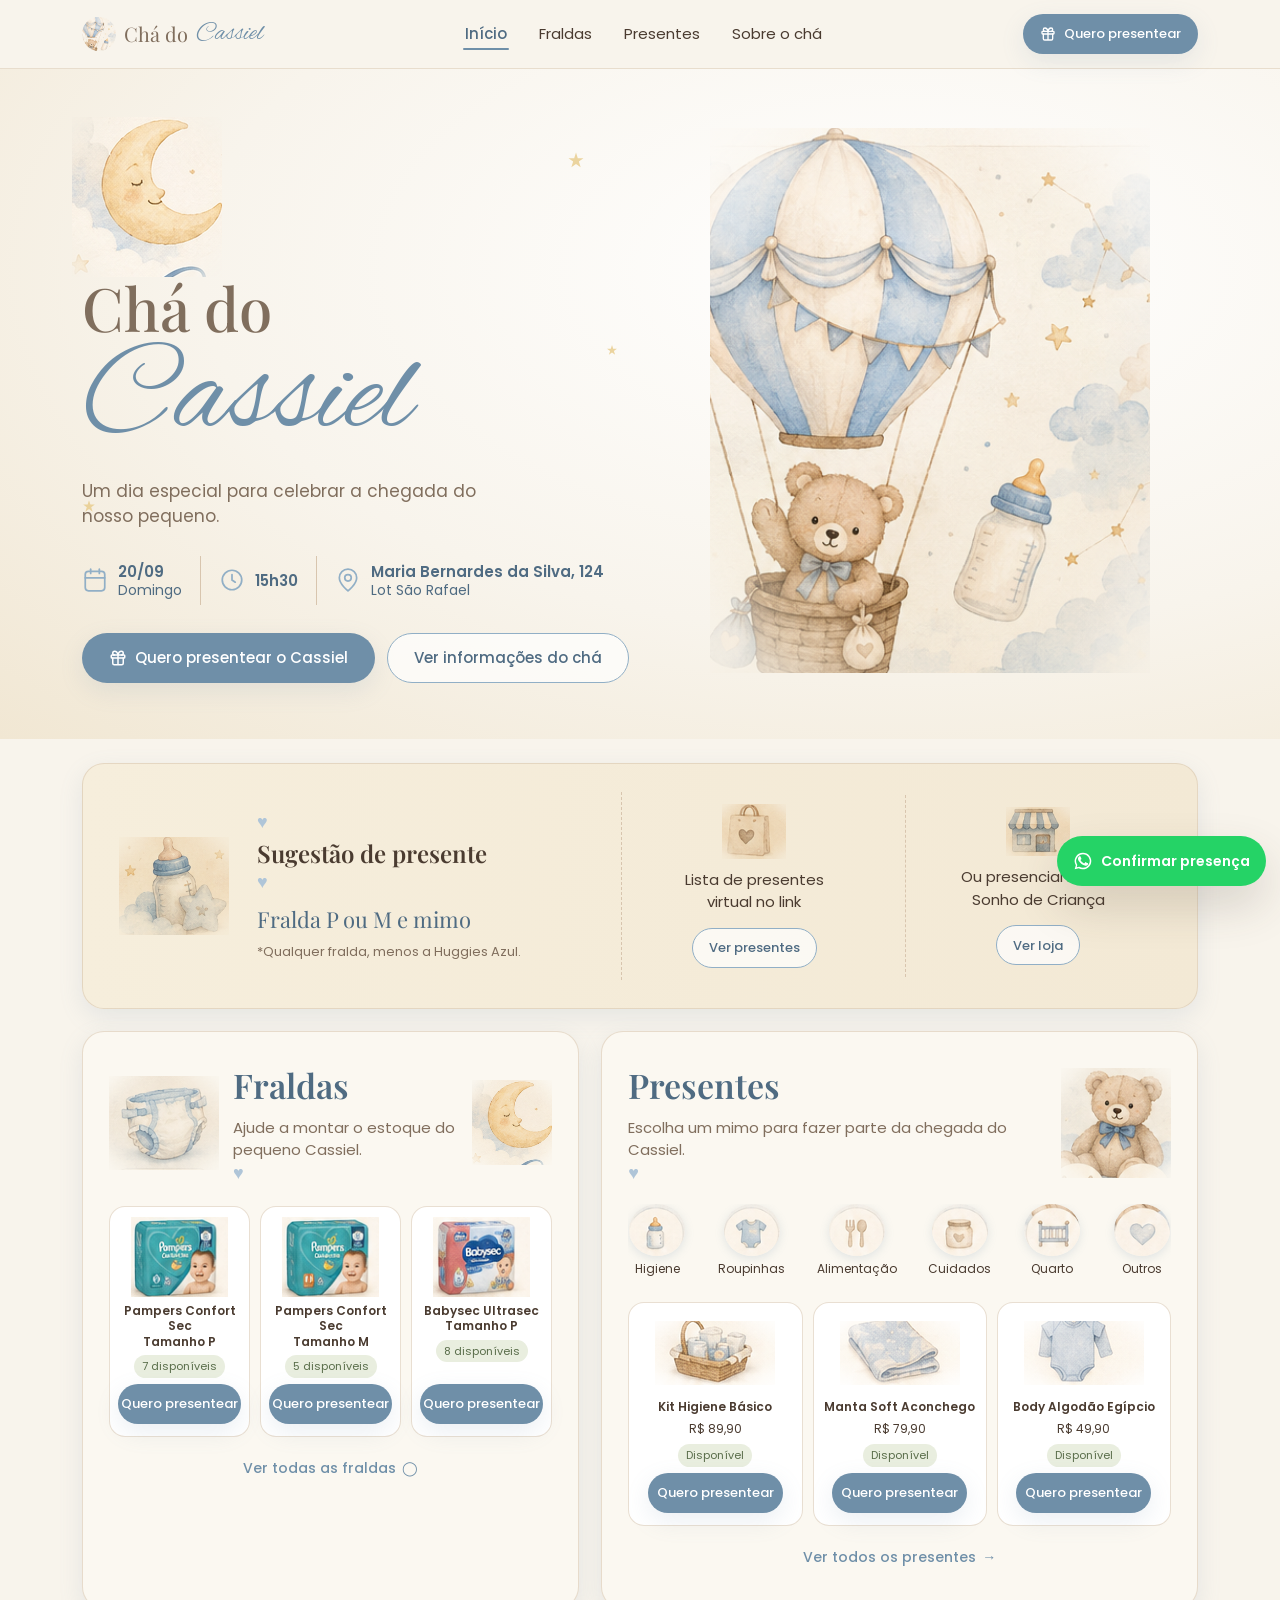
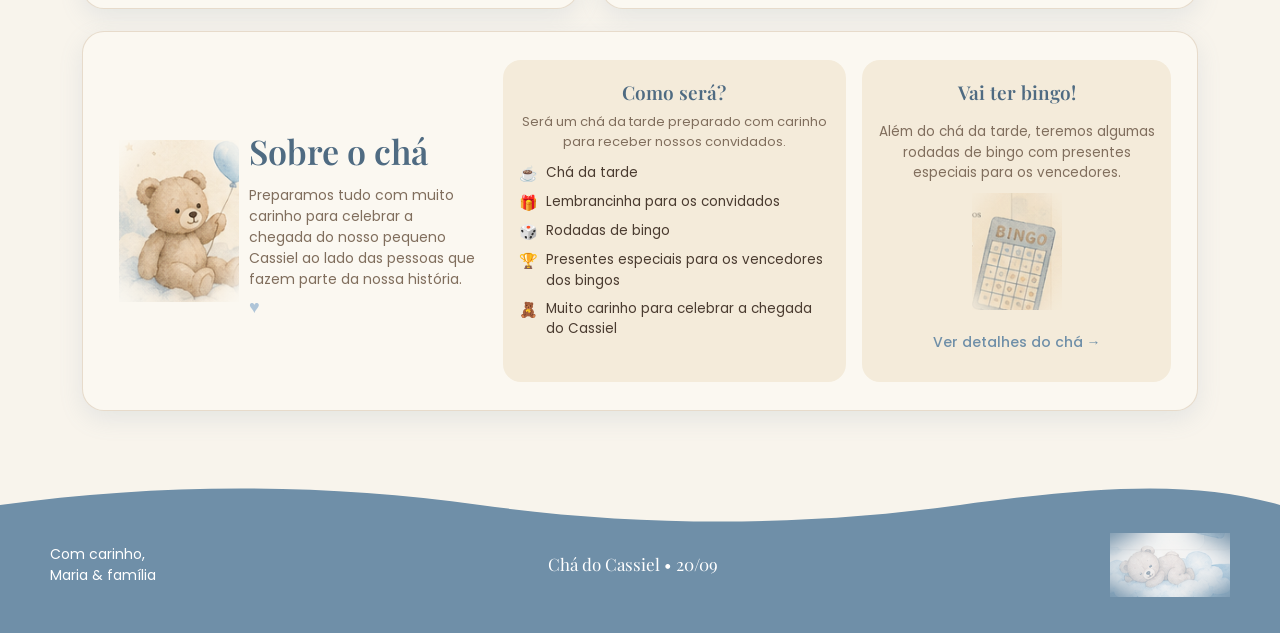
==== index.html @ fe83f9d7 "feat: site do chá do Cassiel (capa, fraldas, presentes, sobre)" ====
<!DOCTYPE html>
<html lang="pt-BR">
<head>
<meta charset="UTF-8">
<meta name="viewport" content="width=device-width, initial-scale=1">
<title>Chá do Cassiel</title>
<meta name="description" content="Você está convidado(a) para o chá de bebê do Cassiel. Veja a data, o local e escolha um presente.">
<link rel="preconnect" href="https://fonts.googleapis.com">
<link rel="preconnect" href="https://fonts.gstatic.com" crossorigin>
<link href="https://fonts.googleapis.com/css2?family=Playfair+Display:ital,wght@0,500;0,600;0,700;1,600&family=Alex+Brush&family=Poppins:wght@300;400;500;600;700&display=swap" rel="stylesheet">
<link rel="stylesheet" href="assets/style.css">
</head>
<body data-page="inicio">

<header class="site-header" id="site-header"></header>

<main>
<!-- HERO -->
<section class="hero">
  <div class="hero-inner">
    <div class="hero-text">
      <svg class="star" style="top:6%;right:8%" width="18" height="18" viewBox="0 0 24 24" fill="currentColor"><path d="M12 2l2.4 7.6H22l-6.2 4.5 2.4 7.6L12 17.2l-6.2 4.5 2.4-7.6L2 9.6h7.6z"/></svg>
      <svg class="star" style="top:40%;right:2%;animation-delay:.7s" width="12" height="12" viewBox="0 0 24 24" fill="currentColor"><path d="M12 2l2.4 7.6H22l-6.2 4.5 2.4 7.6L12 17.2l-6.2 4.5 2.4-7.6L2 9.6h7.6z"/></svg>
      <svg class="star" style="bottom:30%;left:0;animation-delay:1.3s" width="14" height="14" viewBox="0 0 24 24" fill="currentColor"><path d="M12 2l2.4 7.6H22l-6.2 4.5 2.4 7.6L12 17.2l-6.2 4.5 2.4-7.6L2 9.6h7.6z"/></svg>
      <img class="hero-moon" src="assets/img/moon.png" alt="">
      <h1 class="hero-title">Chá do <span class="script">Cassiel</span></h1>
      <p class="hero-subtitle">Um dia especial para celebrar a chegada do nosso pequeno.</p>
      <div class="hero-info-row">
        <span class="hero-info"><svg width="26" height="26" viewBox="0 0 24 24" fill="none" stroke="currentColor" stroke-width="1.6" stroke-linecap="round"><rect x="3" y="4" width="18" height="18" rx="3"/><line x1="16" y1="2" x2="16" y2="6"/><line x1="8" y1="2" x2="8" y2="6"/><line x1="3" y1="10" x2="21" y2="10"/></svg><span><strong>20/09</strong>Domingo</span></span>
        <span class="hero-info"><svg width="26" height="26" viewBox="0 0 24 24" fill="none" stroke="currentColor" stroke-width="1.6" stroke-linecap="round"><circle cx="12" cy="12" r="9"/><path d="M12 7v5l3 2"/></svg><span><strong>15h30</strong></span></span>
        <a class="hero-info" href="https://www.google.com/maps/search/?api=1&query=Maria+Bernardes+da+Silva%2C+124+-+Lot+S%C3%A3o+Rafael" target="_blank" rel="noopener noreferrer"><svg width="26" height="26" viewBox="0 0 24 24" fill="none" stroke="currentColor" stroke-width="1.6" stroke-linecap="round"><path d="M20 10c0 6-8 12-8 12s-8-6-8-12a8 8 0 0 1 16 0z"/><circle cx="12" cy="10" r="3"/></svg><span><strong>Maria Bernardes da Silva, 124</strong>Lot São Rafael</span></a>
      </div>
      <div class="hero-actions">
        <a class="btn btn-primary btn-lg" href="presentes.html"><svg width="18" height="18" viewBox="0 0 24 24" fill="none" stroke="currentColor" stroke-width="2" stroke-linecap="round" stroke-linejoin="round"><rect x="3" y="8" width="18" height="4" rx="1"/><path d="M12 8v13M19 12v7a2 2 0 0 1-2 2H7a2 2 0 0 1-2-2v-7M7.5 8a2.5 2.5 0 0 1 0-5C11 3 12 8 12 8s1-5 4.5-5a2.5 2.5 0 0 1 0 5"/></svg>Quero presentear o Cassiel</a>
        <a class="btn btn-secondary btn-lg" href="sobre.html">Ver informações do chá</a>
      </div>
    </div>
    <div class="hero-illustration">
      <img src="assets/img/hero-balloon.png" alt="Ursinho num balão de ar quente">
    </div>
  </div>
</section>

<div class="home">

  <!-- SUGESTÃO DE PRESENTE -->
  <section class="panel suggestion reveal" aria-label="Sugestão de presente">
    <img class="panel-art" src="assets/img/bottle-star.png" alt="" style="margin:0 auto">
    <div class="suggestion-main">
      <span class="heart">♥</span>
      <h2>Sugestão de presente</h2>
      <span class="heart">♥</span>
      <p class="highlight">Fralda P ou M e mimo</p>
      <p class="suggestion-note">*Qualquer fralda, menos a Huggies Azul.</p>
    </div>
    <div class="suggestion-opt">
      <img src="assets/img/bag.png" alt="">
      <p>Lista de presentes<br>virtual no link</p>
      <a class="btn btn-secondary btn-sm" href="presentes.html">Ver presentes</a>
    </div>
    <div class="suggestion-opt">
      <img src="assets/img/store.png" alt="">
      <p>Ou presencial na loja<br>Sonho de Criança</p>
      <a class="btn btn-secondary btn-sm" href="#" data-external="loja">Ver loja</a>
    </div>
  </section>

  <!-- FRALDAS + PRESENTES -->
  <div class="home-two">
    <section class="panel reveal" aria-labelledby="h-fraldas">
      <div class="panel-head">
        <img class="panel-art" src="assets/img/diaper.png" alt="">
        <div class="center">
          <h2 id="h-fraldas">Fraldas</h2>
          <p class="lead">Ajude a montar o estoque do pequeno Cassiel.</p>
          <span class="heart">♥</span>
        </div>
        <img class="panel-art" src="assets/img/moon.png" alt="" style="width:80px">
      </div>
      <div class="preview-grid" id="diaperPreview"></div>
      <div class="panel-foot"><a class="link-arrow" href="fraldas.html">Ver todas as fraldas <span aria-hidden="true">◯</span></a></div>
    </section>

    <section class="panel reveal" aria-labelledby="h-presentes">
      <div class="panel-head">
        <div class="center">
          <h2 id="h-presentes">Presentes</h2>
          <p class="lead">Escolha um mimo para fazer parte da chegada do Cassiel.</p>
          <span class="heart">♥</span>
        </div>
        <img class="panel-art" src="assets/img/teddy.png" alt="">
      </div>
      <nav class="cat-row" id="catRow" aria-label="Categorias"></nav>
      <div class="preview-grid" id="giftPreview"></div>
      <div class="panel-foot"><a class="link-arrow" href="presentes.html">Ver todos os presentes <span aria-hidden="true">→</span></a></div>
    </section>
  </div>

  <!-- SOBRE O CHÁ -->
  <section class="panel about-home reveal" aria-labelledby="h-sobre">
    <a class="about-intro" href="sobre.html" style="text-decoration:none">
      <img src="assets/img/bear-heart-balloon.png" alt="">
      <div>
        <h2 id="h-sobre">Sobre o chá</h2>
        <p style="margin-top:8px">Preparamos tudo com muito carinho para celebrar a chegada do nosso pequeno Cassiel ao lado das pessoas que fazem parte da nossa história.</p>
        <span class="heart" style="display:block;margin-top:8px">♥</span>
      </div>
    </a>
    <div class="sub-panel">
      <h3>Como será?</h3>
      <p class="lead">Será um chá da tarde preparado com carinho para receber nossos convidados.</p>
      <ul class="info-list">
        <li><span class="emoji">☕</span><span>Chá da tarde</span></li>
        <li><span class="emoji">🎁</span><span>Lembrancinha para os convidados</span></li>
        <li><span class="emoji">🎲</span><span>Rodadas de bingo</span></li>
        <li><span class="emoji">🏆</span><span>Presentes especiais para os vencedores dos bingos</span></li>
        <li><span class="emoji">🧸</span><span>Muito carinho para celebrar a chegada do Cassiel</span></li>
      </ul>
    </div>
    <div class="sub-panel bingo-panel">
      <h3>Vai ter bingo!</h3>
      <p>Além do chá da tarde, teremos algumas rodadas de bingo com presentes especiais para os vencedores.</p>
      <img src="assets/img/bingo.png" alt="Cartela de bingo">
      <a class="link-arrow" href="sobre.html">Ver detalhes do chá →</a>
    </div>
  </section>
</div>
</main>

<footer class="site-footer" id="site-footer"></footer>
<a class="fab" id="whatsappFab" href="#" target="_blank" rel="noopener noreferrer" aria-label="Confirmar presença pelo WhatsApp">
  <svg width="20" height="20" viewBox="0 0 24 24" fill="currentColor"><path d="M17.5 14.4c-.3-.1-1.8-.9-2-1-.3-.1-.5-.1-.7.1-.2.3-.8 1-1 1.2-.2.2-.3.2-.6.1-.3-.1-1.3-.5-2.4-1.5-.9-.8-1.5-1.8-1.7-2.1-.2-.3 0-.5.1-.6l.5-.5.3-.5c.1-.2 0-.4 0-.5l-.9-2.2c-.2-.6-.5-.5-.7-.5h-.6c-.2 0-.5.1-.8.4-.3.3-1 1-1 2.5s1.1 2.9 1.2 3.1c.1.2 2.1 3.2 5.1 4.5 2.5 1 3 .8 3.6.7.6-.1 1.8-.7 2-1.4.2-.7.2-1.3.2-1.4-.1-.1-.3-.2-.6-.3zM12 2a10 10 0 0 0-8.6 15.1L2 22l5-1.3A10 10 0 1 0 12 2zm0 18.2c-1.5 0-3-.4-4.3-1.2l-.3-.2-3 .8.8-2.9-.2-.3A8.2 8.2 0 1 1 12 20.2z"/></svg>
  Confirmar presença
</a>

<script src="assets/app.js"></script>
<script>
function initPage(){
  function draw(){
    document.getElementById('diaperPreview').innerHTML = DIAPERS.slice(0,3).map(miniDiaper).join('');
    document.getElementById('giftPreview').innerHTML = GIFTS.filter(g=>g.featured).slice(0,3).map(miniGift).join('');
  }
  document.getElementById('catRow').innerHTML = GIFT_CATEGORIES.map(c =>
    `<a class="cat" href="presentes.html?cat=${encodeURIComponent(c.key)}"><img src="${c.img}" alt=""><span>${esc(c.key)}</span></a>`).join('');
  draw(); onRerender(draw);
}
</script>
</body>
</html>
---- assets/style.css ----
:root{
  --cream:#F8F4EC;--cream-deep:#F1E7D3;--paper:#FBF8F1;--blue-baby:#AFC5D8;--blue-gray:#91AFC6;
  --blue-deep:#6F8FA8;--blue-ink:#4F6B82;--beige:#D8C5AE;--brown-soft:#806E5D;
  --brown-ink:#4A3B30;--bear-fur:#C7AD8F;--bear-snout:#F4EADB;--gold:#E8CB8A;
  --shadow-soft:0 8px 24px rgba(111,143,168,.14);--shadow-strong:0 20px 45px rgba(74,59,48,.18);
  --radius:22px;
}
*{box-sizing:border-box}
html{scroll-behavior:smooth}
body{margin:0;font-family:'Poppins',-apple-system,BlinkMacSystemFont,'Segoe UI',sans-serif;background:var(--cream);color:var(--brown-ink);line-height:1.5;overflow-x:hidden;-webkit-font-smoothing:antialiased}
h1,h2,h3{font-family:'Playfair Display',Georgia,serif;color:var(--blue-ink);margin:0;font-weight:600}
p{margin:0}
a{color:inherit}
button{font-family:inherit;cursor:pointer}
img{max-width:100%;display:block}
svg{display:block}
.script{font-family:'Alex Brush',cursive;color:var(--blue-deep);font-weight:400}
.container{max-width:1180px;margin:0 auto;padding:0 16px}
@media(min-width:768px){.container{padding:0 32px}}

/* ---------- header ---------- */
.site-header{position:sticky;top:0;z-index:60;background:rgba(248,244,236,.94);backdrop-filter:blur(10px);border-bottom:1px solid rgba(216,197,174,.5)}
.header-inner{max-width:1180px;margin:0 auto;display:flex;align-items:center;justify-content:space-between;gap:12px;padding:10px 16px}
@media(min-width:768px){.header-inner{padding:12px 32px}}
.brand{white-space:nowrap;display:flex;align-items:center;gap:8px;text-decoration:none;color:var(--brown-soft);min-height:44px;font-family:'Playfair Display',serif;font-size:20px}
.brand img{width:34px;height:34px;object-fit:cover;border-radius:50%}
.brand .script{font-size:26px;line-height:1}
.desktop-nav{display:none;gap:28px;align-items:center}
.nav-link{text-decoration:none;font-size:15px;color:var(--brown-ink);padding:10px 2px;position:relative;min-height:44px;display:inline-flex;align-items:center}
.nav-link.active{color:var(--blue-ink);font-weight:500}
.nav-link.active::after{content:'';position:absolute;left:0;right:0;bottom:6px;height:2px;background:var(--blue-deep);border-radius:2px}
.header-cta{display:none!important}
.hamburger{display:flex;background:none;border:none;color:var(--blue-ink);padding:10px;min-width:44px;min-height:44px;align-items:center;justify-content:center}
@media(min-width:900px){.desktop-nav{display:flex}.header-cta{display:inline-flex!important}.hamburger{display:none}}
.mobile-nav{display:none;flex-direction:column;background:var(--cream);border-top:1px solid rgba(216,197,174,.5);padding:6px 16px 18px}
.mobile-nav.open{display:flex}
.mobile-nav-link{text-decoration:none;padding:15px 4px;font-size:17px;color:var(--brown-ink);border-bottom:1px solid rgba(216,197,174,.45)}
.mobile-nav-link.active{color:var(--blue-ink);font-weight:600}
.mobile-nav .btn{margin-top:14px}

/* ---------- botões ---------- */
.btn{display:inline-flex;align-items:center;justify-content:center;gap:8px;min-height:44px;padding:10px 20px;border-radius:999px;font-size:14px;font-weight:500;border:1.5px solid transparent;text-decoration:none;transition:transform .15s,box-shadow .2s,background .2s;white-space:nowrap}
.btn:active{transform:scale(.97)}
.btn-primary{background:var(--blue-deep);color:#fff;box-shadow:var(--shadow-soft)}
.btn-primary:hover{background:var(--blue-ink)}
.btn-secondary{background:rgba(255,255,255,.7);color:var(--blue-ink);border-color:var(--blue-gray)}
.btn-secondary:hover{background:#fff}
.btn-sm{min-height:40px;padding:8px 16px;font-size:13px}
.btn-lg{min-height:50px;padding:12px 26px;font-size:15px}
.btn:disabled{opacity:.55;cursor:not-allowed;transform:none}
.w-full{width:100%}
.link-arrow{display:inline-flex;align-items:center;gap:6px;color:var(--blue-deep);text-decoration:none;font-size:14px;font-weight:500;min-height:44px;padding:8px 4px}
.link-arrow:hover{text-decoration:underline}

/* ---------- hero ---------- */
.hero{position:relative;overflow:hidden;background:radial-gradient(ellipse at 70% 30%,#fff 0%,var(--cream) 55%,var(--cream-deep) 100%)}
.hero-inner{position:relative;max-width:1180px;margin:0 auto;padding:36px 16px 40px;display:grid;gap:24px;align-items:center}
@media(min-width:900px){.hero-inner{grid-template-columns:1fr 1fr;padding:48px 32px 56px;gap:32px}}
.hero-text{position:relative;text-align:center}
@media(min-width:900px){.hero-text{text-align:left}}
.hero-moon{width:110px;margin:0 auto 4px}
@media(min-width:900px){.hero-moon{width:150px;margin:0 0 0 -10px}}
.hero-title{font-size:clamp(40px,6vw,60px);line-height:1;color:var(--brown-soft);font-weight:500}
.hero-title .script{display:block;font-size:clamp(78px,12vw,128px);line-height:.95;margin-top:2px}
.hero-subtitle{font-size:17px;color:var(--brown-soft);max-width:420px;margin:18px auto 0}
@media(min-width:900px){.hero-subtitle{margin-left:0}}
.hero-info-row{display:flex;flex-wrap:wrap;justify-content:center;gap:0;margin-top:26px}
@media(min-width:900px){.hero-info-row{justify-content:flex-start}}
.hero-info{display:flex;align-items:center;gap:10px;padding:6px 18px 6px 0;margin-right:18px;border-right:1px solid var(--beige);color:var(--blue-ink);font-size:14px;line-height:1.3;text-decoration:none}
.hero-info:last-child{border-right:none;margin-right:0}
.hero-info strong{display:block;font-weight:600;font-size:15px}
.hero-info svg{color:var(--blue-gray);flex:none}
.hero-actions{display:flex;flex-direction:column;gap:12px;margin-top:28px}
@media(min-width:520px){.hero-actions{flex-direction:row;justify-content:center}}
@media(min-width:900px){.hero-actions{justify-content:flex-start}}
.hero-illustration{display:flex;justify-content:center}
.hero-illustration img{width:min(440px,86vw);height:auto;mix-blend-mode:multiply;animation:float 6s ease-in-out infinite}
@keyframes float{0%,100%{transform:translateY(0)}50%{transform:translateY(-10px)}}
.star{position:absolute;color:var(--gold);opacity:.8;animation:twinkle 2.6s ease-in-out infinite;pointer-events:none}
@keyframes twinkle{0%,100%{opacity:.35;transform:scale(1)}50%{opacity:.9;transform:scale(1.2)}}
@media(prefers-reduced-motion:reduce){.hero-illustration img,.star{animation:none}}

/* ---------- cards de capa ---------- */
.home{padding:20px 16px 40px;max-width:1180px;margin:0 auto;display:grid;gap:18px}
@media(min-width:768px){.home{padding:24px 32px 48px;gap:22px}}
.panel{background:var(--paper);border:1px solid rgba(216,197,174,.55);border-radius:var(--radius);box-shadow:var(--shadow-soft);padding:22px 18px;position:relative;overflow:hidden}
@media(min-width:768px){.panel{padding:28px 26px}}
.panel h2{font-size:clamp(26px,3.5vw,34px)}
.panel .lead{color:var(--brown-soft);font-size:15px;margin-top:6px}
.panel-art{width:110px;height:auto;mix-blend-mode:multiply;flex:none}
.heart{color:var(--blue-baby);font-size:18px;line-height:1}

/* sugestão */
.suggestion{background:linear-gradient(90deg,#F6EEDC,#F3E9D5);display:grid;gap:18px;align-items:center;text-align:center}
@media(min-width:900px){.suggestion{grid-template-columns:130px 1.3fr 1fr 1fr;text-align:left}}
.suggestion-main h2{font-size:24px;color:var(--brown-ink)}
.suggestion-main .highlight{font-family:'Playfair Display',serif;font-size:22px;color:var(--blue-ink);margin-top:8px}
.suggestion-note{font-size:13px;color:var(--brown-soft);margin-top:6px}
.suggestion-opt{display:flex;flex-direction:column;align-items:center;gap:10px;text-align:center;padding:12px 8px}
@media(min-width:900px){.suggestion-opt{border-left:1px dashed var(--beige)}}
.suggestion-opt img{width:64px;height:auto;mix-blend-mode:multiply}
.suggestion-opt p{font-size:15px;color:var(--brown-ink)}
.suggestion-opt .btn{margin-top:4px}

/* fraldas + presentes lado a lado */
.home-two{display:grid;gap:18px}
@media(min-width:1000px){.home-two{grid-template-columns:5fr 6fr;gap:22px}}
.panel-head{display:flex;gap:14px;align-items:center;text-align:center;flex-direction:column}
@media(min-width:560px){.panel-head{flex-direction:row;text-align:left}}
.panel-head .center{flex:1}
.preview-grid{display:grid;grid-template-columns:repeat(3,minmax(0,1fr));gap:10px;margin-top:20px}
@media(max-width:400px){.preview-grid{gap:6px}}
.mini-card{min-width:0;background:#fff;border:1px solid rgba(216,197,174,.55);border-radius:16px;padding:10px 8px 12px;display:flex;flex-direction:column;align-items:center;text-align:center;gap:6px;text-decoration:none;color:inherit;transition:transform .2s,box-shadow .2s}
.mini-card:hover{transform:translateY(-3px);box-shadow:var(--shadow-soft)}
.mini-card .thumb{height:80px;display:flex;align-items:center;justify-content:center}
.mini-card .thumb img{max-height:80px;width:auto;mix-blend-mode:multiply}
.mini-card .name{font-size:12px;font-weight:600;line-height:1.3;color:var(--brown-ink)}
.mini-card .price{font-size:12px;color:var(--brown-ink)}
.mini-card .tag{font-size:11px;padding:3px 8px;border-radius:999px;background:#E9EEDF;color:#5A6E4B}
.mini-card .tag.taken{background:var(--cream-deep);color:var(--brown-soft)}
.mini-card .btn{margin-top:auto;max-width:100%;padding-left:8px;padding-right:8px}
@media(max-width:480px){.mini-card .btn{padding:8px 10px;font-size:12px}}
.panel-foot{display:flex;justify-content:center;margin-top:10px}
.cat-row{display:flex;justify-content:space-between;gap:6px;margin-top:18px;overflow-x:auto;padding-bottom:4px;scrollbar-width:none}
.cat-row::-webkit-scrollbar{display:none}
.cat{display:flex;flex-direction:column;align-items:center;gap:4px;text-decoration:none;color:var(--brown-ink);font-size:12px;flex:none;min-width:58px}
.cat img{width:56px;height:52px;border-radius:50%;object-fit:cover;box-shadow:0 3px 10px rgba(111,143,168,.18);transition:transform .2s}
.cat:hover img{transform:scale(1.06)}
.cat.active img{outline:2px solid var(--blue-deep);outline-offset:2px}
.cat.active{color:var(--blue-ink);font-weight:600}

/* sobre (capa) */
.about-home{display:grid;gap:16px}
@media(min-width:900px){.about-home{grid-template-columns:1.1fr 1fr .9fr;align-items:stretch}}
.about-intro{display:flex;flex-direction:column;align-items:center;text-align:center;gap:10px;padding:10px}
@media(min-width:560px){.about-intro{flex-direction:row;text-align:left}}
.about-intro img{width:120px;mix-blend-mode:multiply}
.about-intro p{font-size:14px;color:var(--brown-soft)}
.sub-panel{background:#F4EBDA;border-radius:18px;padding:18px 16px}
.sub-panel h3{font-size:19px;text-align:center;margin-bottom:6px}
.sub-panel .lead{text-align:center;font-size:13px;color:var(--brown-soft);margin-bottom:12px}
.info-list{list-style:none;margin:0;padding:0;display:flex;flex-direction:column;gap:8px}
.info-list li{display:flex;gap:8px;align-items:flex-start;font-size:13.5px}
.info-list .emoji{flex:none;font-size:15px;line-height:1.4}
.bingo-panel{display:flex;flex-direction:column;align-items:center;gap:10px;text-align:center}
.bingo-panel img{width:90px;mix-blend-mode:multiply}
.bingo-panel p{font-size:13.5px;color:var(--brown-soft)}

/* ---------- páginas internas ---------- */
.page-hero{background:radial-gradient(ellipse at 50% 0%,#fff 0%,var(--cream) 70%);padding:36px 16px 20px;text-align:center;position:relative;overflow:hidden}
.page-hero img{width:110px;margin:0 auto 8px;mix-blend-mode:multiply}
.page-hero h1{font-size:clamp(34px,5vw,48px)}
.page-hero p{color:var(--brown-soft);margin-top:8px;font-size:16px;max-width:520px;margin-left:auto;margin-right:auto}
.crumb{display:inline-flex;align-items:center;gap:6px;font-size:13px;color:var(--blue-deep);text-decoration:none;min-height:44px;padding:4px 0}
.section{padding:20px 16px 56px;max-width:1180px;margin:0 auto}
@media(min-width:768px){.section{padding:28px 32px 72px}}
.product-grid{display:grid;grid-template-columns:1fr;gap:16px}
@media(min-width:560px){.product-grid{grid-template-columns:repeat(2,1fr)}}
@media(min-width:900px){.product-grid{grid-template-columns:repeat(3,1fr)}}
@media(min-width:1180px){.gift-grid{grid-template-columns:repeat(4,1fr)}}
.product-card{background:#fff;border-radius:20px;box-shadow:var(--shadow-soft);overflow:hidden;display:flex;flex-direction:column;border:1px solid rgba(216,197,174,.5);transition:transform .2s,box-shadow .2s}
.product-card:hover{transform:translateY(-4px);box-shadow:var(--shadow-strong)}
.product-card.taken{opacity:.62}
.product-media{height:150px;background:linear-gradient(135deg,#fff,var(--bear-snout));display:flex;align-items:center;justify-content:center;color:var(--blue-deep)}
.product-media img{max-height:120px;width:auto;mix-blend-mode:multiply}
.product-media img.cover{max-height:none;width:100%;height:100%;object-fit:cover;mix-blend-mode:normal}
.product-body{padding:16px;display:flex;flex-direction:column;flex:1;gap:6px}
.product-body h3{font-size:18px}
.badge{align-self:flex-start;font-size:11px;letter-spacing:.8px;text-transform:uppercase;font-weight:600;padding:4px 10px;border-radius:999px;background:var(--blue-baby);color:var(--blue-ink)}
.badge.soft{background:var(--cream-deep);color:var(--brown-soft)}
.product-desc,.product-brand{font-size:13.5px;color:var(--brown-soft)}
.product-price{font-weight:600;color:var(--blue-ink);font-size:15px}
.price-note{font-weight:400;font-size:12px;color:var(--brown-soft)}
.spacer{flex:1}
.status{display:inline-flex;align-self:flex-start;font-size:12px;font-weight:500;padding:5px 11px;border-radius:999px;margin:4px 0 6px;background:#E9EEDF;color:#5A6E4B}
.status.taken{background:var(--cream-deep);color:var(--brown-soft)}
.fine-note{text-align:center;font-size:13px;color:var(--brown-soft);margin-top:20px}
.pills{display:flex;gap:8px;overflow-x:auto;padding:4px 0 12px;margin-bottom:12px;scrollbar-width:none}
.pills::-webkit-scrollbar{display:none}
@media(min-width:768px){.pills{flex-wrap:wrap;justify-content:center;overflow:visible}}
.pill{flex:none;background:#fff;border:1px solid var(--beige);color:var(--brown-soft);border-radius:999px;padding:9px 16px;min-height:44px;font-size:14px;font-weight:500}
.pill.active{background:var(--blue-deep);border-color:var(--blue-deep);color:#fff}
.about-grid{display:grid;gap:18px}
@media(min-width:900px){.about-grid{grid-template-columns:1fr 1fr}}
.info-card{background:#fff;border-radius:22px;padding:24px 20px;box-shadow:var(--shadow-soft);border:1px solid rgba(216,197,174,.5)}
.info-card h3{font-size:22px;margin-bottom:14px}
.info-card .info-list li{font-size:15px;gap:12px}
.info-card .info-list svg{color:var(--blue-gray);flex:none;margin-top:3px}
.info-card .btn{margin-top:18px}
.about-message{font-size:15.5px;color:var(--brown-soft);line-height:1.75}
.about-message strong{color:var(--blue-ink)}
.span-all{grid-column:1/-1}

/* ---------- rodapé ---------- */
.site-footer{position:relative;margin-top:24px;color:#fff}
.site-footer .wave{display:block;width:100%;height:44px;color:var(--blue-deep)}
.footer-body{background:var(--blue-deep);padding:6px 16px 90px}
@media(min-width:900px){.footer-body{padding-bottom:36px}}
.footer-inner{max-width:1180px;margin:0 auto;display:flex;flex-direction:column;align-items:center;gap:12px;text-align:center;font-size:14px}
@media(min-width:768px){.footer-inner{flex-direction:row;justify-content:space-between;text-align:left}}
.footer-inner .center{font-family:'Playfair Display',serif;font-size:17px}
.footer-inner img{width:120px;mix-blend-mode:screen;opacity:.95}
.fab{position:fixed;right:14px;bottom:14px;z-index:50;display:inline-flex;align-items:center;gap:8px;background:#25D366;color:#fff;border:none;border-radius:999px;padding:12px 16px;min-height:50px;font-weight:600;font-size:14px;box-shadow:var(--shadow-strong);text-decoration:none}
.fab:active{transform:scale(.97)}

/* ---------- modal / toast ---------- */
.modal-overlay{position:fixed;inset:0;background:rgba(74,59,48,.45);backdrop-filter:blur(3px);z-index:100;display:none;align-items:center;justify-content:center;padding:16px}
.modal-overlay.open{display:flex}
.modal-card{background:#fff;border-radius:24px;padding:30px 22px;width:100%;max-width:min(95vw,470px);position:relative;box-shadow:var(--shadow-strong);animation:pop .25s ease}
@keyframes pop{from{opacity:0;transform:translateY(16px) scale(.97)}to{opacity:1;transform:none}}
.modal-close{position:absolute;top:10px;right:10px;background:none;border:none;color:var(--brown-soft);min-width:44px;min-height:44px;display:flex;align-items:center;justify-content:center}
.modal-card h3{font-size:24px;padding-right:32px}
.modal-product{font-weight:600;color:var(--blue-deep);margin:8px 0 12px}
.modal-text{font-size:14px;color:var(--brown-soft)}
.modal-form{margin-top:18px;display:flex;flex-direction:column;gap:8px}
.modal-form label{font-size:14px;font-weight:500}
.modal-form input{font:inherit;font-size:16px;padding:12px 16px;border:1px solid var(--beige);border-radius:14px;background:var(--cream);color:var(--brown-ink);min-height:48px}
.modal-form input:focus{outline:2px solid var(--blue-baby);border-color:var(--blue-gray)}
.form-error{font-size:13px;color:#B0413E}
.modal-actions{display:flex;flex-direction:column-reverse;gap:10px;margin-top:12px}
@media(min-width:520px){.modal-actions{flex-direction:row;justify-content:flex-end}}
.modal-success{text-align:center;padding-top:8px}
.modal-success .big{font-size:54px;line-height:1;margin-bottom:10px}
.toast{position:fixed;left:50%;bottom:80px;transform:translateX(-50%);background:var(--blue-ink);color:#fff;padding:12px 20px;border-radius:999px;font-size:14px;display:none;box-shadow:var(--shadow-strong);z-index:120;max-width:92vw;text-align:center}
.toast.show{display:block}

/* reveal */
.reveal{opacity:0;transform:translateY(18px);transition:opacity .6s ease,transform .6s ease}
.reveal.in{opacity:1;transform:none}
@media(prefers-reduced-motion:reduce){.reveal{opacity:1;transform:none;transition:none}}
@media(max-width:559px){.brand>span:not(.script){display:none}.panel-head .panel-art:last-child:not(:first-child){display:none}}
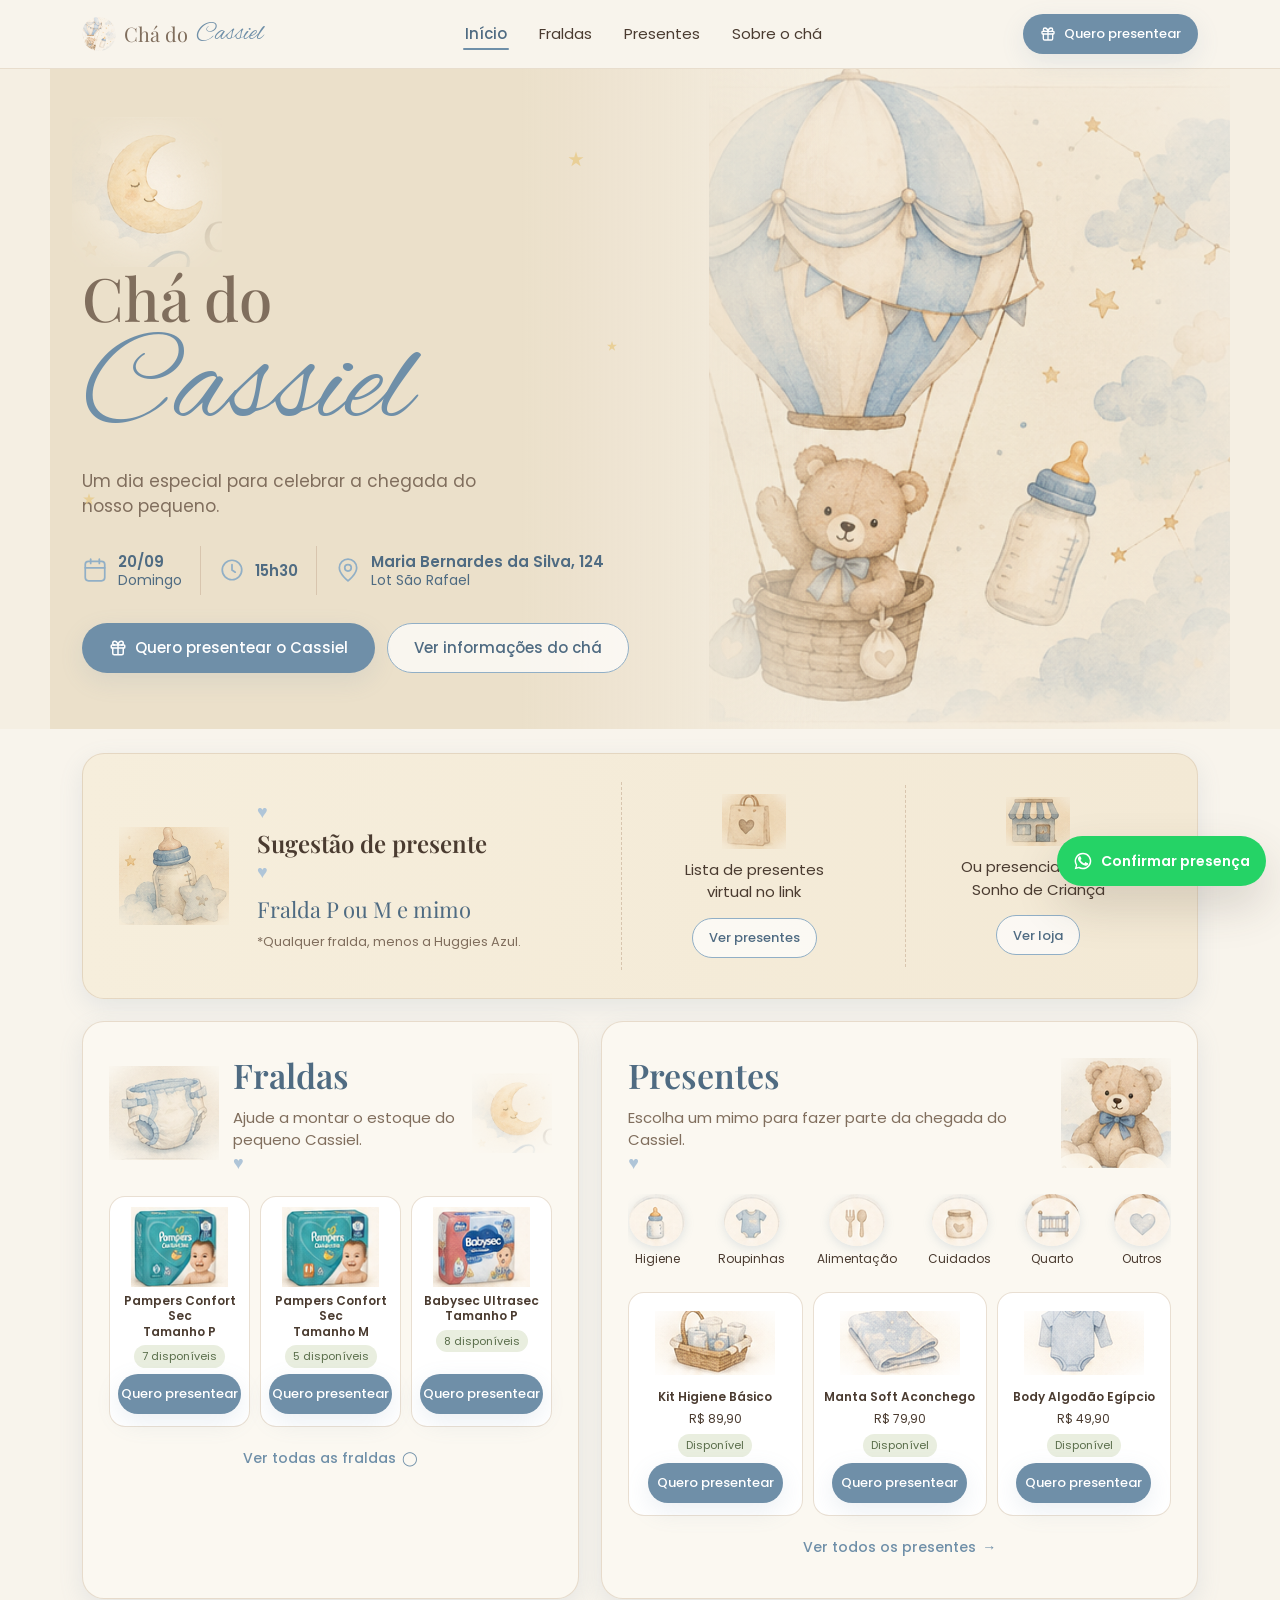
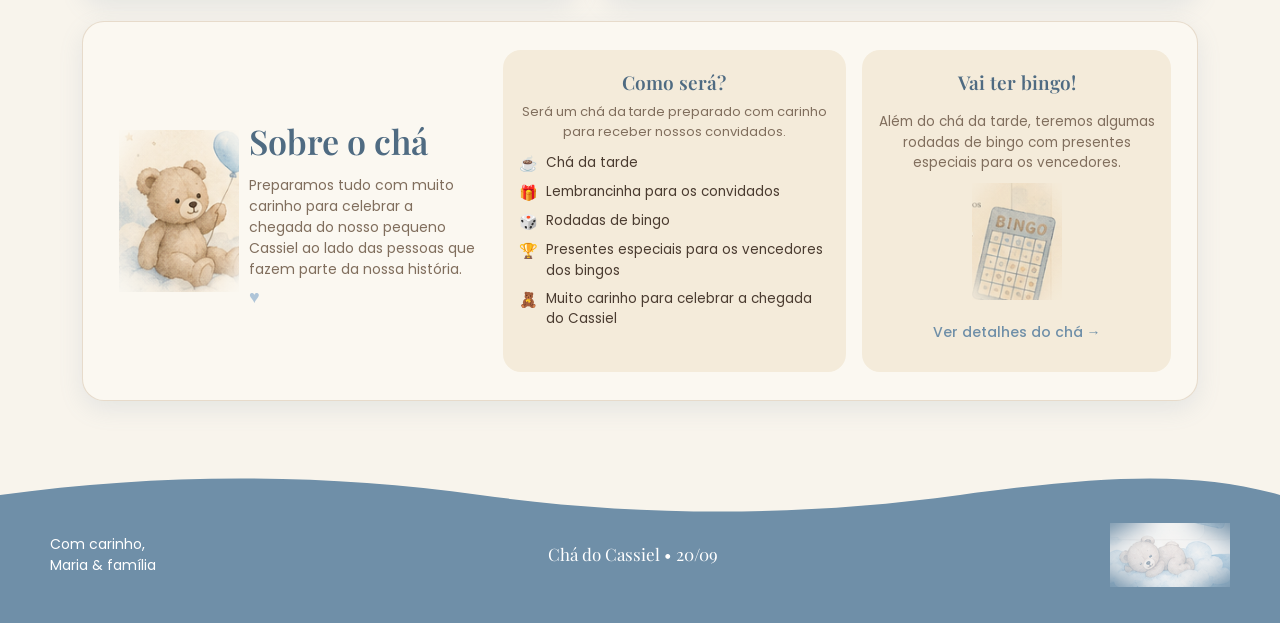
==== commit c8c54b1e: "fix(hero): ilustração do urso como fundo integrado da capa Co-Authored-By: Claude Fable 5 <noreply@a" ====
--- a/index.html
+++ b/index.html
@@ -35,9 +35,7 @@
         <a class="btn btn-secondary btn-lg" href="sobre.html">Ver informações do chá</a>
       </div>
     </div>
-    <div class="hero-illustration">
-      <img src="assets/img/hero-balloon.png" alt="Ursinho num balão de ar quente">
-    </div>
+    <div class="hero-art" aria-hidden="true"></div>
   </div>
 </section>
 
--- a/assets/style.css
+++ b/assets/style.css
@@ -53,12 +53,12 @@
 .link-arrow:hover{text-decoration:underline}
 
 /* ---------- hero ---------- */
-.hero{position:relative;overflow:hidden;background:radial-gradient(ellipse at 70% 30%,#fff 0%,var(--cream) 55%,var(--cream-deep) 100%)}
-.hero-inner{position:relative;max-width:1180px;margin:0 auto;padding:36px 16px 40px;display:grid;gap:24px;align-items:center}
+.hero{position:relative;overflow:hidden;background:#F5EFE3}
+.hero-inner{position:relative;max-width:1180px;margin:0 auto;padding:36px 16px 440px;display:grid;gap:24px;align-items:center}
 @media(min-width:900px){.hero-inner{grid-template-columns:1fr 1fr;padding:48px 32px 56px;gap:32px}}
 .hero-text{position:relative;text-align:center}
 @media(min-width:900px){.hero-text{text-align:left}}
-.hero-moon{width:110px;margin:0 auto 4px}
+.hero-moon{width:110px;margin:0 auto 4px;mix-blend-mode:multiply}
 @media(min-width:900px){.hero-moon{width:150px;margin:0 0 0 -10px}}
 .hero-title{font-size:clamp(40px,6vw,60px);line-height:1;color:var(--brown-soft);font-weight:500}
 .hero-title .script{display:block;font-size:clamp(78px,12vw,128px);line-height:.95;margin-top:2px}
@@ -73,12 +73,13 @@
 .hero-actions{display:flex;flex-direction:column;gap:12px;margin-top:28px}
 @media(min-width:520px){.hero-actions{flex-direction:row;justify-content:center}}
 @media(min-width:900px){.hero-actions{justify-content:flex-start}}
-.hero-illustration{display:flex;justify-content:center}
-.hero-illustration img{width:min(440px,86vw);height:auto;mix-blend-mode:multiply;animation:float 6s ease-in-out infinite}
+.hero-art{position:absolute;inset:0;z-index:0;pointer-events:none;background:linear-gradient(180deg,#F5EFE3 0%,rgba(245,239,227,0) 26%),url('img/hero-balloon.png') center bottom/min(430px,92vw) auto no-repeat;mix-blend-mode:multiply;animation:float 6s ease-in-out infinite}
+@media(min-width:900px){.hero-art{background:linear-gradient(90deg,#F5EFE3 40%,rgba(245,239,227,0) 66%),url('img/hero-balloon.png') right -30px center/auto 108% no-repeat;mix-blend-mode:multiply}}
+.hero-text{z-index:1}
 @keyframes float{0%,100%{transform:translateY(0)}50%{transform:translateY(-10px)}}
 .star{position:absolute;color:var(--gold);opacity:.8;animation:twinkle 2.6s ease-in-out infinite;pointer-events:none}
 @keyframes twinkle{0%,100%{opacity:.35;transform:scale(1)}50%{opacity:.9;transform:scale(1.2)}}
-@media(prefers-reduced-motion:reduce){.hero-illustration img,.star{animation:none}}
+@media(prefers-reduced-motion:reduce){.hero-art,.star{animation:none}}
 
 /* ---------- cards de capa ---------- */
 .home{padding:20px 16px 40px;max-width:1180px;margin:0 auto;display:grid;gap:18px}
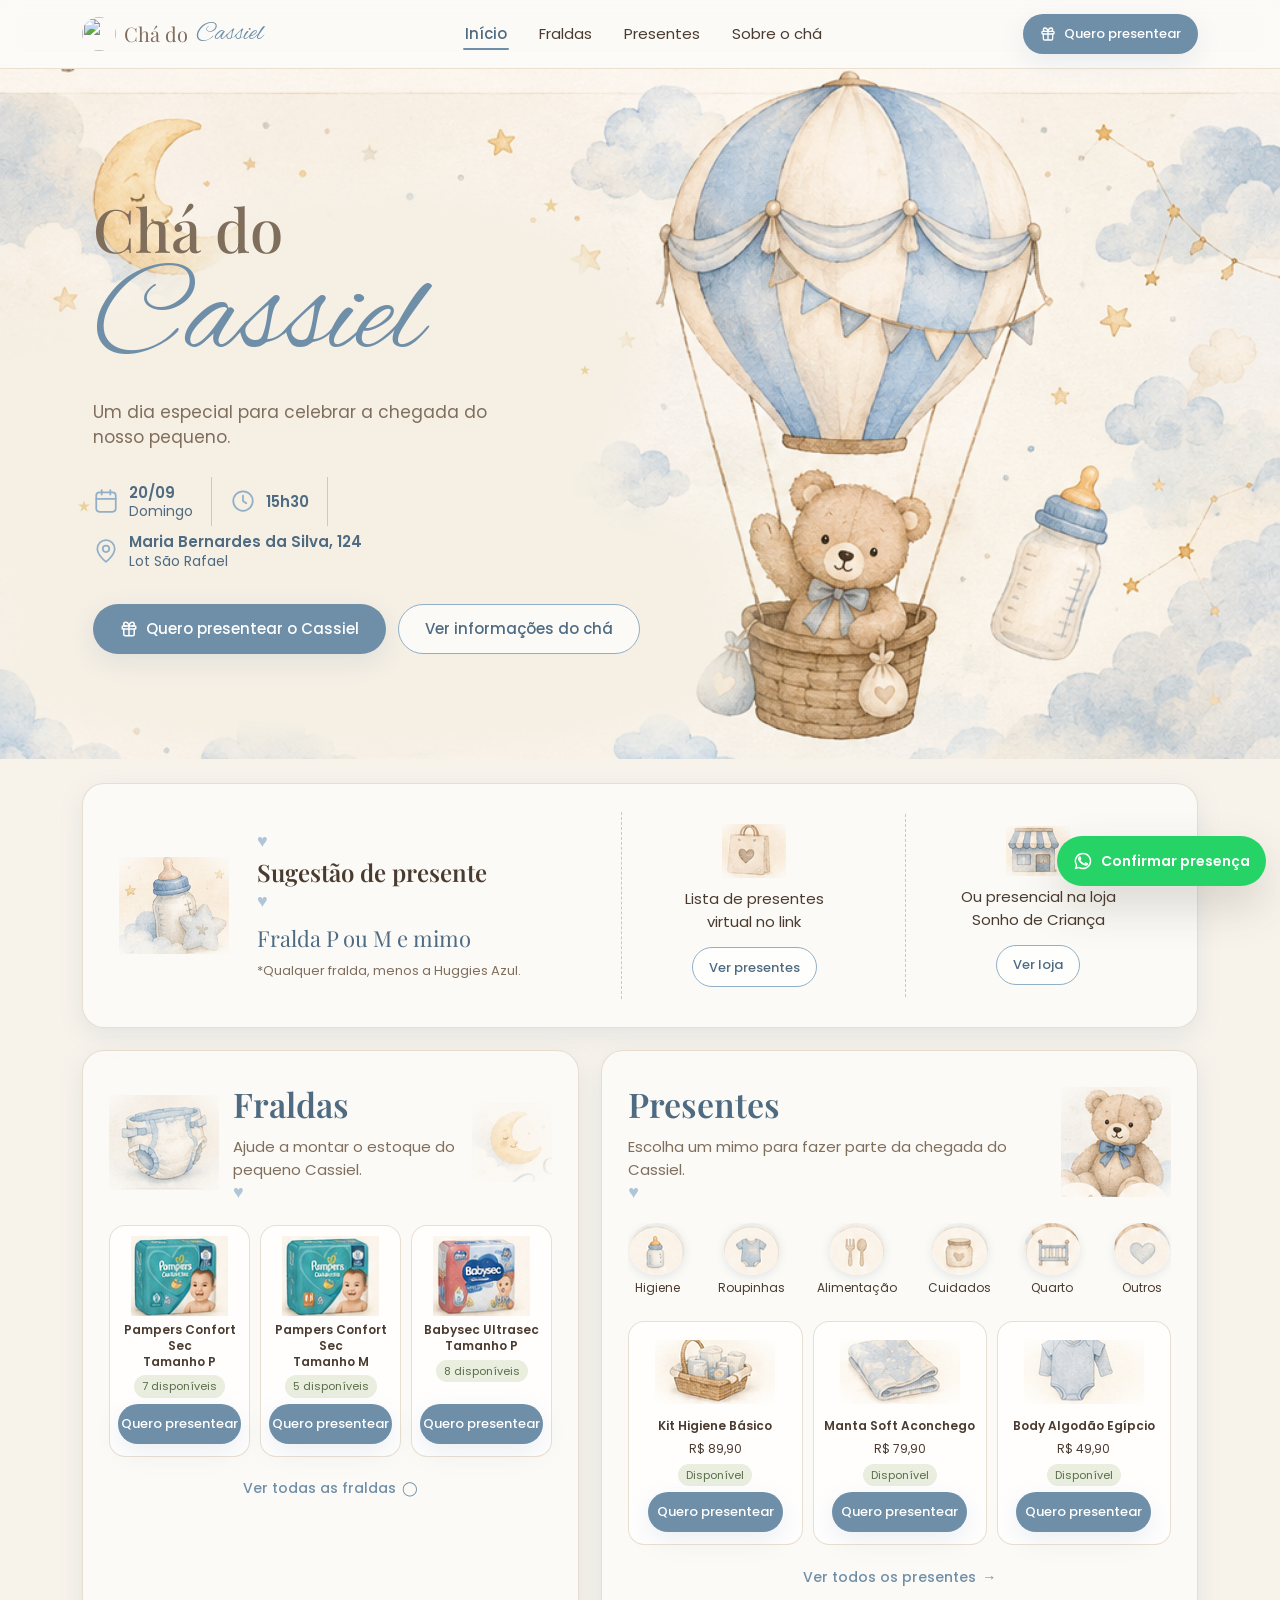
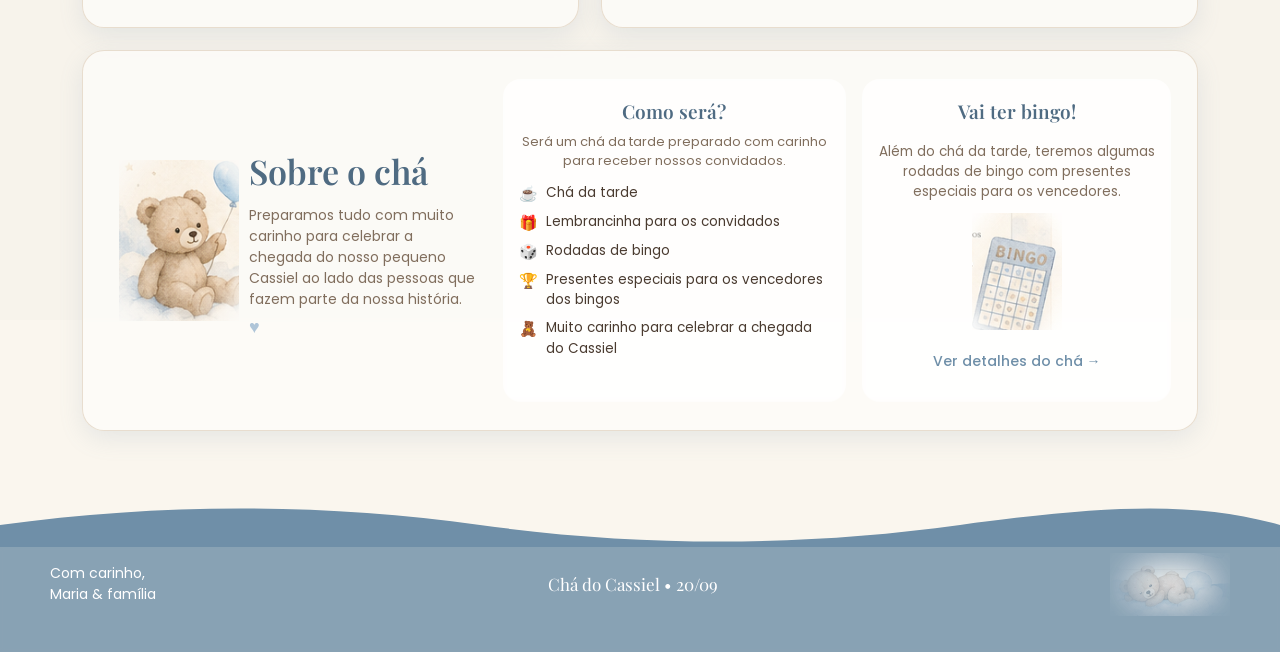
==== commit 0565923b: "fix(hero): faixa inteira da referencia sem cortes, texto sobreposto Co-Authored-By: Claude Fable 5 <" ====
--- a/index.html
+++ b/index.html
@@ -17,7 +17,7 @@
 <main>
 <!-- HERO -->
 <section class="hero">
-  <div class="hero-inner">
+  <div class="hero-band">
     <div class="hero-text">
       <svg class="star" style="top:6%;right:8%" width="18" height="18" viewBox="0 0 24 24" fill="currentColor"><path d="M12 2l2.4 7.6H22l-6.2 4.5 2.4 7.6L12 17.2l-6.2 4.5 2.4-7.6L2 9.6h7.6z"/></svg>
       <svg class="star" style="top:40%;right:2%;animation-delay:.7s" width="12" height="12" viewBox="0 0 24 24" fill="currentColor"><path d="M12 2l2.4 7.6H22l-6.2 4.5 2.4 7.6L12 17.2l-6.2 4.5 2.4-7.6L2 9.6h7.6z"/></svg>
@@ -35,8 +35,8 @@
         <a class="btn btn-secondary btn-lg" href="sobre.html">Ver informações do chá</a>
       </div>
     </div>
-    <div class="hero-art" aria-hidden="true"></div>
   </div>
+  <img class="hero-band-m" src="assets/img/hero-band-mobile.png" alt="Ursinho num balão de ar quente">
 </section>
 
 <div class="home">
--- a/assets/style.css
+++ b/assets/style.css
@@ -7,7 +7,7 @@
 }
 *{box-sizing:border-box}
 html{scroll-behavior:smooth}
-body{margin:0;font-family:'Poppins',-apple-system,BlinkMacSystemFont,'Segoe UI',sans-serif;background:var(--cream);color:var(--brown-ink);line-height:1.5;overflow-x:hidden;-webkit-font-smoothing:antialiased}
+body{margin:0;font-family:'Poppins',-apple-system,BlinkMacSystemFont,'Segoe UI',sans-serif;background-color:#FAF6EE;background-image:url('../public/bg-textura.webp');background-size:cover;background-attachment:fixed;background-repeat:no-repeat;color:var(--brown-ink);line-height:1.5;overflow-x:hidden;-webkit-font-smoothing:antialiased}
 h1,h2,h3{font-family:'Playfair Display',Georgia,serif;color:var(--blue-ink);margin:0;font-weight:600}
 p{margin:0}
 a{color:inherit}
@@ -19,7 +19,7 @@
 @media(min-width:768px){.container{padding:0 32px}}
 
 /* ---------- header ---------- */
-.site-header{position:sticky;top:0;z-index:60;background:rgba(248,244,236,.94);backdrop-filter:blur(10px);border-bottom:1px solid rgba(216,197,174,.5)}
+.site-header{position:sticky;top:0;z-index:60;background:rgba(255,255,255,.6);backdrop-filter:blur(10px);border-bottom:1px solid rgba(216,197,174,.5)}
 .header-inner{max-width:1180px;margin:0 auto;display:flex;align-items:center;justify-content:space-between;gap:12px;padding:10px 16px}
 @media(min-width:768px){.header-inner{padding:12px 32px}}
 .brand{white-space:nowrap;display:flex;align-items:center;gap:8px;text-decoration:none;color:var(--brown-soft);min-height:44px;font-family:'Playfair Display',serif;font-size:20px}
@@ -32,7 +32,7 @@
 .header-cta{display:none!important}
 .hamburger{display:flex;background:none;border:none;color:var(--blue-ink);padding:10px;min-width:44px;min-height:44px;align-items:center;justify-content:center}
 @media(min-width:900px){.desktop-nav{display:flex}.header-cta{display:inline-flex!important}.hamburger{display:none}}
-.mobile-nav{display:none;flex-direction:column;background:var(--cream);border-top:1px solid rgba(216,197,174,.5);padding:6px 16px 18px}
+.mobile-nav{display:none;flex-direction:column;background:rgba(255,255,255,.9);backdrop-filter:blur(6px);border-top:1px solid rgba(216,197,174,.5);padding:6px 16px 18px}
 .mobile-nav.open{display:flex}
 .mobile-nav-link{text-decoration:none;padding:15px 4px;font-size:17px;color:var(--brown-ink);border-bottom:1px solid rgba(216,197,174,.45)}
 .mobile-nav-link.active{color:var(--blue-ink);font-weight:600}
@@ -44,7 +44,7 @@
 .btn-primary{background:var(--blue-deep);color:#fff;box-shadow:var(--shadow-soft)}
 .btn-primary:hover{background:var(--blue-ink)}
 .btn-secondary{background:rgba(255,255,255,.7);color:var(--blue-ink);border-color:var(--blue-gray)}
-.btn-secondary:hover{background:#fff}
+.btn-secondary:hover{background:rgba(255,255,255,.9)}
 .btn-sm{min-height:40px;padding:8px 16px;font-size:13px}
 .btn-lg{min-height:50px;padding:12px 26px;font-size:15px}
 .btn:disabled{opacity:.55;cursor:not-allowed;transform:none}
@@ -53,13 +53,19 @@
 .link-arrow:hover{text-decoration:underline}
 
 /* ---------- hero ---------- */
-.hero{position:relative;overflow:hidden;background:#F5EFE3}
+.hero{position:relative;overflow:hidden}
 .hero-inner{position:relative;max-width:1180px;margin:0 auto;padding:36px 16px 440px;display:grid;gap:24px;align-items:center}
 @media(min-width:900px){.hero-inner{grid-template-columns:1fr 1fr;padding:48px 32px 56px;gap:32px}}
-.hero-text{position:relative;text-align:center}
-@media(min-width:900px){.hero-text{text-align:left}}
+.hero-text{position:relative;text-align:center;padding:32px 16px 8px}
+.hero-band{position:relative;width:100%;max-width:1440px;margin:0 auto}
+.hero-band-m{display:block;width:100%;height:auto}
+@media(min-width:900px){
+  .hero-band{aspect-ratio:1024/552;background:url('img/hero-band.png') center center/contain no-repeat}
+  .hero-band-m{display:none}
+  .hero-text{position:absolute;left:6%;top:50%;transform:translateY(-50%);width:41%;text-align:left}
+  .hero-moon{display:none}
+}
 .hero-moon{width:110px;margin:0 auto 4px;mix-blend-mode:multiply}
-@media(min-width:900px){.hero-moon{width:150px;margin:0 0 0 -10px}}
 .hero-title{font-size:clamp(40px,6vw,60px);line-height:1;color:var(--brown-soft);font-weight:500}
 .hero-title .script{display:block;font-size:clamp(78px,12vw,128px);line-height:.95;margin-top:2px}
 .hero-subtitle{font-size:17px;color:var(--brown-soft);max-width:420px;margin:18px auto 0}
@@ -73,8 +79,6 @@
 .hero-actions{display:flex;flex-direction:column;gap:12px;margin-top:28px}
 @media(min-width:520px){.hero-actions{flex-direction:row;justify-content:center}}
 @media(min-width:900px){.hero-actions{justify-content:flex-start}}
-.hero-art{position:absolute;inset:0;z-index:0;pointer-events:none;background:linear-gradient(180deg,#F5EFE3 0%,rgba(245,239,227,0) 26%),url('img/hero-balloon.png') center bottom/min(430px,92vw) auto no-repeat;mix-blend-mode:multiply;animation:float 6s ease-in-out infinite}
-@media(min-width:900px){.hero-art{background:linear-gradient(90deg,#F5EFE3 40%,rgba(245,239,227,0) 66%),url('img/hero-balloon.png') right -30px center/auto 108% no-repeat;mix-blend-mode:multiply}}
 .hero-text{z-index:1}
 @keyframes float{0%,100%{transform:translateY(0)}50%{transform:translateY(-10px)}}
 .star{position:absolute;color:var(--gold);opacity:.8;animation:twinkle 2.6s ease-in-out infinite;pointer-events:none}
@@ -84,7 +88,7 @@
 /* ---------- cards de capa ---------- */
 .home{padding:20px 16px 40px;max-width:1180px;margin:0 auto;display:grid;gap:18px}
 @media(min-width:768px){.home{padding:24px 32px 48px;gap:22px}}
-.panel{background:var(--paper);border:1px solid rgba(216,197,174,.55);border-radius:var(--radius);box-shadow:var(--shadow-soft);padding:22px 18px;position:relative;overflow:hidden}
+.panel{background:rgba(255,255,255,.55);backdrop-filter:blur(2px);border:1px solid rgba(216,197,174,.55);border-radius:var(--radius);box-shadow:var(--shadow-soft);padding:22px 18px;position:relative;overflow:hidden}
 @media(min-width:768px){.panel{padding:28px 26px}}
 .panel h2{font-size:clamp(26px,3.5vw,34px)}
 .panel .lead{color:var(--brown-soft);font-size:15px;margin-top:6px}
@@ -92,7 +96,7 @@
 .heart{color:var(--blue-baby);font-size:18px;line-height:1}
 
 /* sugestão */
-.suggestion{background:linear-gradient(90deg,#F6EEDC,#F3E9D5);display:grid;gap:18px;align-items:center;text-align:center}
+.suggestion{display:grid;gap:18px;align-items:center;text-align:center}
 @media(min-width:900px){.suggestion{grid-template-columns:130px 1.3fr 1fr 1fr;text-align:left}}
 .suggestion-main h2{font-size:24px;color:var(--brown-ink)}
 .suggestion-main .highlight{font-family:'Playfair Display',serif;font-size:22px;color:var(--blue-ink);margin-top:8px}
@@ -111,7 +115,7 @@
 .panel-head .center{flex:1}
 .preview-grid{display:grid;grid-template-columns:repeat(3,minmax(0,1fr));gap:10px;margin-top:20px}
 @media(max-width:400px){.preview-grid{gap:6px}}
-.mini-card{min-width:0;background:#fff;border:1px solid rgba(216,197,174,.55);border-radius:16px;padding:10px 8px 12px;display:flex;flex-direction:column;align-items:center;text-align:center;gap:6px;text-decoration:none;color:inherit;transition:transform .2s,box-shadow .2s}
+.mini-card{min-width:0;background:rgba(255,255,255,.55);backdrop-filter:blur(2px);border:1px solid rgba(216,197,174,.55);border-radius:16px;padding:10px 8px 12px;display:flex;flex-direction:column;align-items:center;text-align:center;gap:6px;text-decoration:none;color:inherit;transition:transform .2s,box-shadow .2s}
 .mini-card:hover{transform:translateY(-3px);box-shadow:var(--shadow-soft)}
 .mini-card .thumb{height:80px;display:flex;align-items:center;justify-content:center}
 .mini-card .thumb img{max-height:80px;width:auto;mix-blend-mode:multiply}
@@ -137,7 +141,7 @@
 @media(min-width:560px){.about-intro{flex-direction:row;text-align:left}}
 .about-intro img{width:120px;mix-blend-mode:multiply}
 .about-intro p{font-size:14px;color:var(--brown-soft)}
-.sub-panel{background:#F4EBDA;border-radius:18px;padding:18px 16px}
+.sub-panel{background:rgba(255,255,255,.55);backdrop-filter:blur(2px);border-radius:18px;padding:18px 16px}
 .sub-panel h3{font-size:19px;text-align:center;margin-bottom:6px}
 .sub-panel .lead{text-align:center;font-size:13px;color:var(--brown-soft);margin-bottom:12px}
 .info-list{list-style:none;margin:0;padding:0;display:flex;flex-direction:column;gap:8px}
@@ -148,7 +152,7 @@
 .bingo-panel p{font-size:13.5px;color:var(--brown-soft)}
 
 /* ---------- páginas internas ---------- */
-.page-hero{background:radial-gradient(ellipse at 50% 0%,#fff 0%,var(--cream) 70%);padding:36px 16px 20px;text-align:center;position:relative;overflow:hidden}
+.page-hero{padding:36px 16px 20px;text-align:center;position:relative;overflow:hidden}
 .page-hero img{width:110px;margin:0 auto 8px;mix-blend-mode:multiply}
 .page-hero h1{font-size:clamp(34px,5vw,48px)}
 .page-hero p{color:var(--brown-soft);margin-top:8px;font-size:16px;max-width:520px;margin-left:auto;margin-right:auto}
@@ -159,10 +163,10 @@
 @media(min-width:560px){.product-grid{grid-template-columns:repeat(2,1fr)}}
 @media(min-width:900px){.product-grid{grid-template-columns:repeat(3,1fr)}}
 @media(min-width:1180px){.gift-grid{grid-template-columns:repeat(4,1fr)}}
-.product-card{background:#fff;border-radius:20px;box-shadow:var(--shadow-soft);overflow:hidden;display:flex;flex-direction:column;border:1px solid rgba(216,197,174,.5);transition:transform .2s,box-shadow .2s}
+.product-card{background:rgba(255,255,255,.55);backdrop-filter:blur(2px);border-radius:20px;box-shadow:var(--shadow-soft);overflow:hidden;display:flex;flex-direction:column;border:1px solid rgba(216,197,174,.5);transition:transform .2s,box-shadow .2s}
 .product-card:hover{transform:translateY(-4px);box-shadow:var(--shadow-strong)}
 .product-card.taken{opacity:.62}
-.product-media{height:150px;background:linear-gradient(135deg,#fff,var(--bear-snout));display:flex;align-items:center;justify-content:center;color:var(--blue-deep)}
+.product-media{height:150px;display:flex;align-items:center;justify-content:center;color:var(--blue-deep)}
 .product-media img{max-height:120px;width:auto;mix-blend-mode:multiply}
 .product-media img.cover{max-height:none;width:100%;height:100%;object-fit:cover;mix-blend-mode:normal}
 .product-body{padding:16px;display:flex;flex-direction:column;flex:1;gap:6px}
@@ -179,11 +183,11 @@
 .pills{display:flex;gap:8px;overflow-x:auto;padding:4px 0 12px;margin-bottom:12px;scrollbar-width:none}
 .pills::-webkit-scrollbar{display:none}
 @media(min-width:768px){.pills{flex-wrap:wrap;justify-content:center;overflow:visible}}
-.pill{flex:none;background:#fff;border:1px solid var(--beige);color:var(--brown-soft);border-radius:999px;padding:9px 16px;min-height:44px;font-size:14px;font-weight:500}
+.pill{flex:none;background:rgba(255,255,255,.6);border:1px solid var(--beige);color:var(--brown-soft);border-radius:999px;padding:9px 16px;min-height:44px;font-size:14px;font-weight:500}
 .pill.active{background:var(--blue-deep);border-color:var(--blue-deep);color:#fff}
 .about-grid{display:grid;gap:18px}
 @media(min-width:900px){.about-grid{grid-template-columns:1fr 1fr}}
-.info-card{background:#fff;border-radius:22px;padding:24px 20px;box-shadow:var(--shadow-soft);border:1px solid rgba(216,197,174,.5)}
+.info-card{background:rgba(255,255,255,.55);backdrop-filter:blur(2px);border-radius:22px;padding:24px 20px;box-shadow:var(--shadow-soft);border:1px solid rgba(216,197,174,.5)}
 .info-card h3{font-size:22px;margin-bottom:14px}
 .info-card .info-list li{font-size:15px;gap:12px}
 .info-card .info-list svg{color:var(--blue-gray);flex:none;margin-top:3px}
@@ -195,7 +199,7 @@
 /* ---------- rodapé ---------- */
 .site-footer{position:relative;margin-top:24px;color:#fff}
 .site-footer .wave{display:block;width:100%;height:44px;color:var(--blue-deep)}
-.footer-body{background:var(--blue-deep);padding:6px 16px 90px}
+.footer-body{background:rgba(111,143,168,.82);backdrop-filter:blur(2px);padding:6px 16px 90px}
 @media(min-width:900px){.footer-body{padding-bottom:36px}}
 .footer-inner{max-width:1180px;margin:0 auto;display:flex;flex-direction:column;align-items:center;gap:12px;text-align:center;font-size:14px}
 @media(min-width:768px){.footer-inner{flex-direction:row;justify-content:space-between;text-align:left}}
@@ -207,7 +211,7 @@
 /* ---------- modal / toast ---------- */
 .modal-overlay{position:fixed;inset:0;background:rgba(74,59,48,.45);backdrop-filter:blur(3px);z-index:100;display:none;align-items:center;justify-content:center;padding:16px}
 .modal-overlay.open{display:flex}
-.modal-card{background:#fff;border-radius:24px;padding:30px 22px;width:100%;max-width:min(95vw,470px);position:relative;box-shadow:var(--shadow-strong);animation:pop .25s ease}
+.modal-card{background:rgba(255,255,255,.92);backdrop-filter:blur(6px);border-radius:24px;padding:30px 22px;width:100%;max-width:min(95vw,470px);position:relative;box-shadow:var(--shadow-strong);animation:pop .25s ease}
 @keyframes pop{from{opacity:0;transform:translateY(16px) scale(.97)}to{opacity:1;transform:none}}
 .modal-close{position:absolute;top:10px;right:10px;background:none;border:none;color:var(--brown-soft);min-width:44px;min-height:44px;display:flex;align-items:center;justify-content:center}
 .modal-card h3{font-size:24px;padding-right:32px}
@@ -230,3 +234,4 @@
 .reveal.in{opacity:1;transform:none}
 @media(prefers-reduced-motion:reduce){.reveal{opacity:1;transform:none;transition:none}}
 @media(max-width:559px){.brand>span:not(.script){display:none}.panel-head .panel-art:last-child:not(:first-child){display:none}}
+@media(max-width:480px){.mini-card .btn{font-size:11px;padding:8px 4px;letter-spacing:0}}
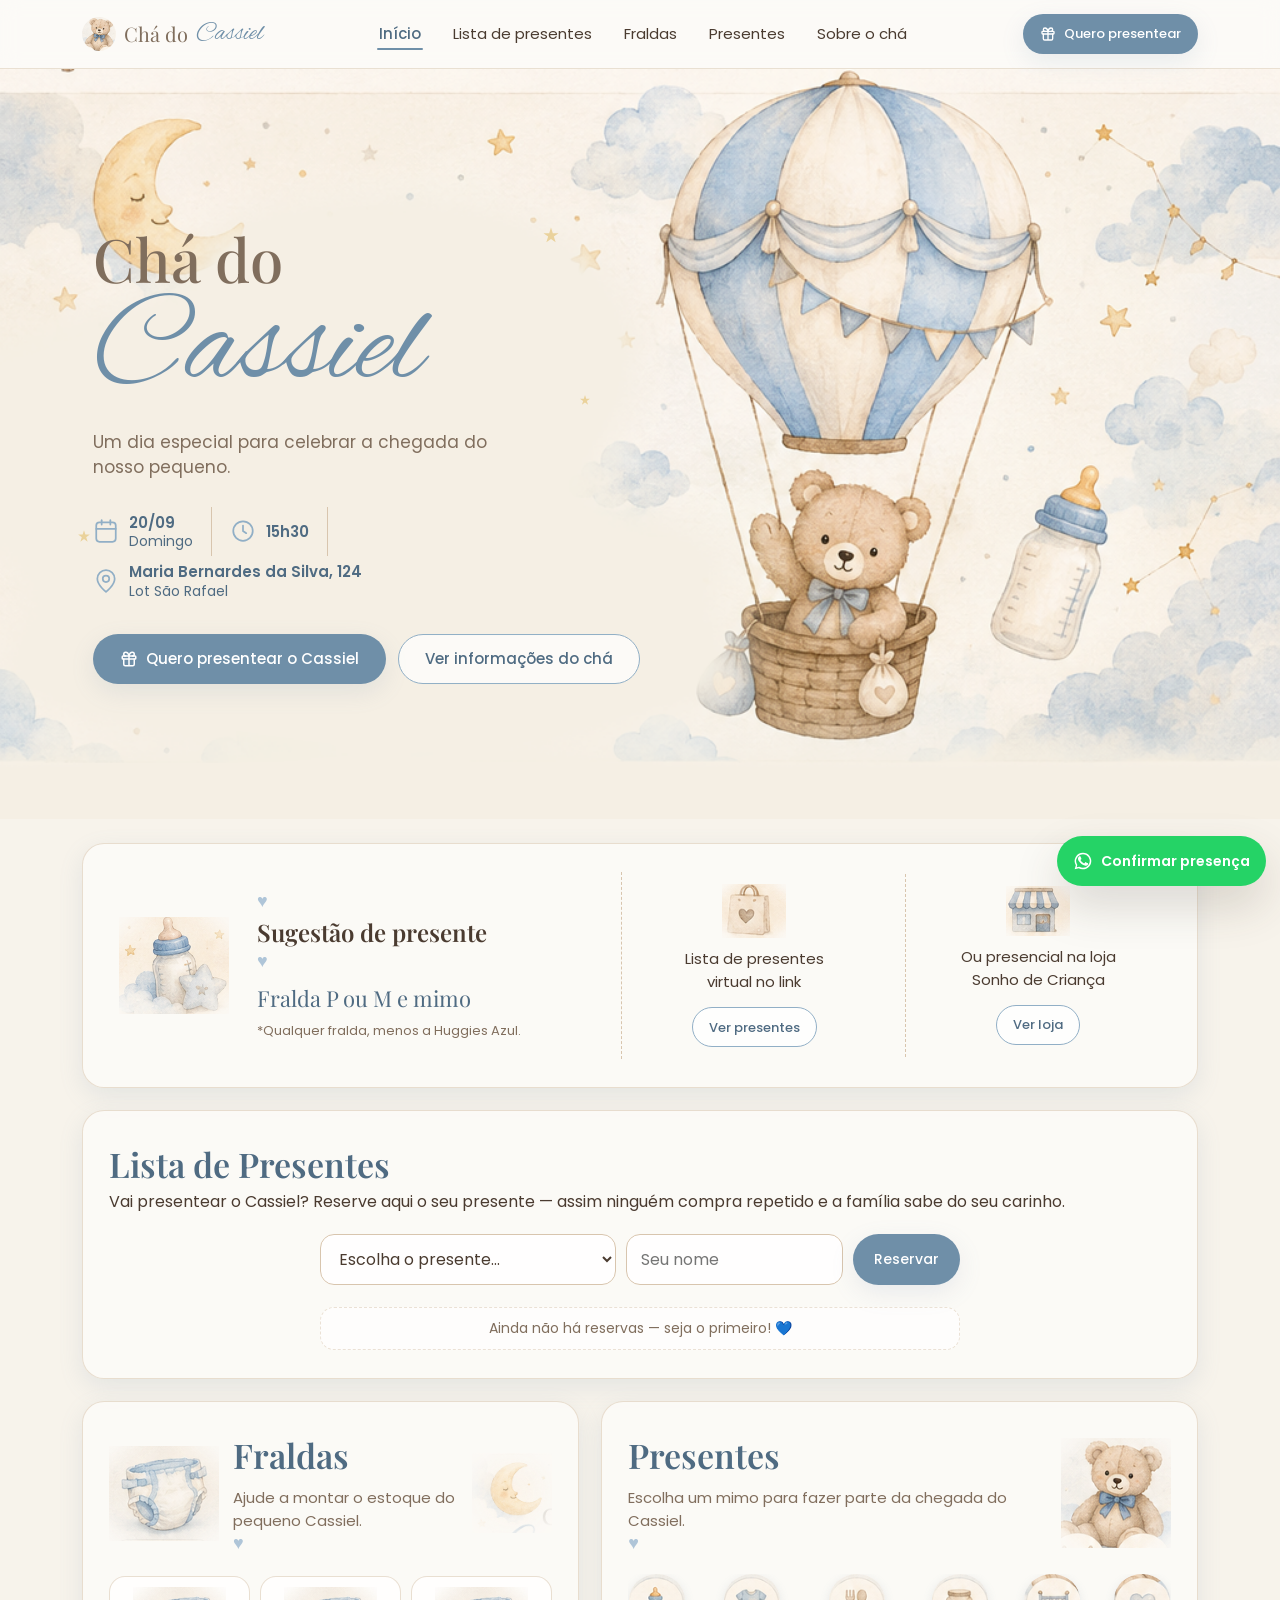
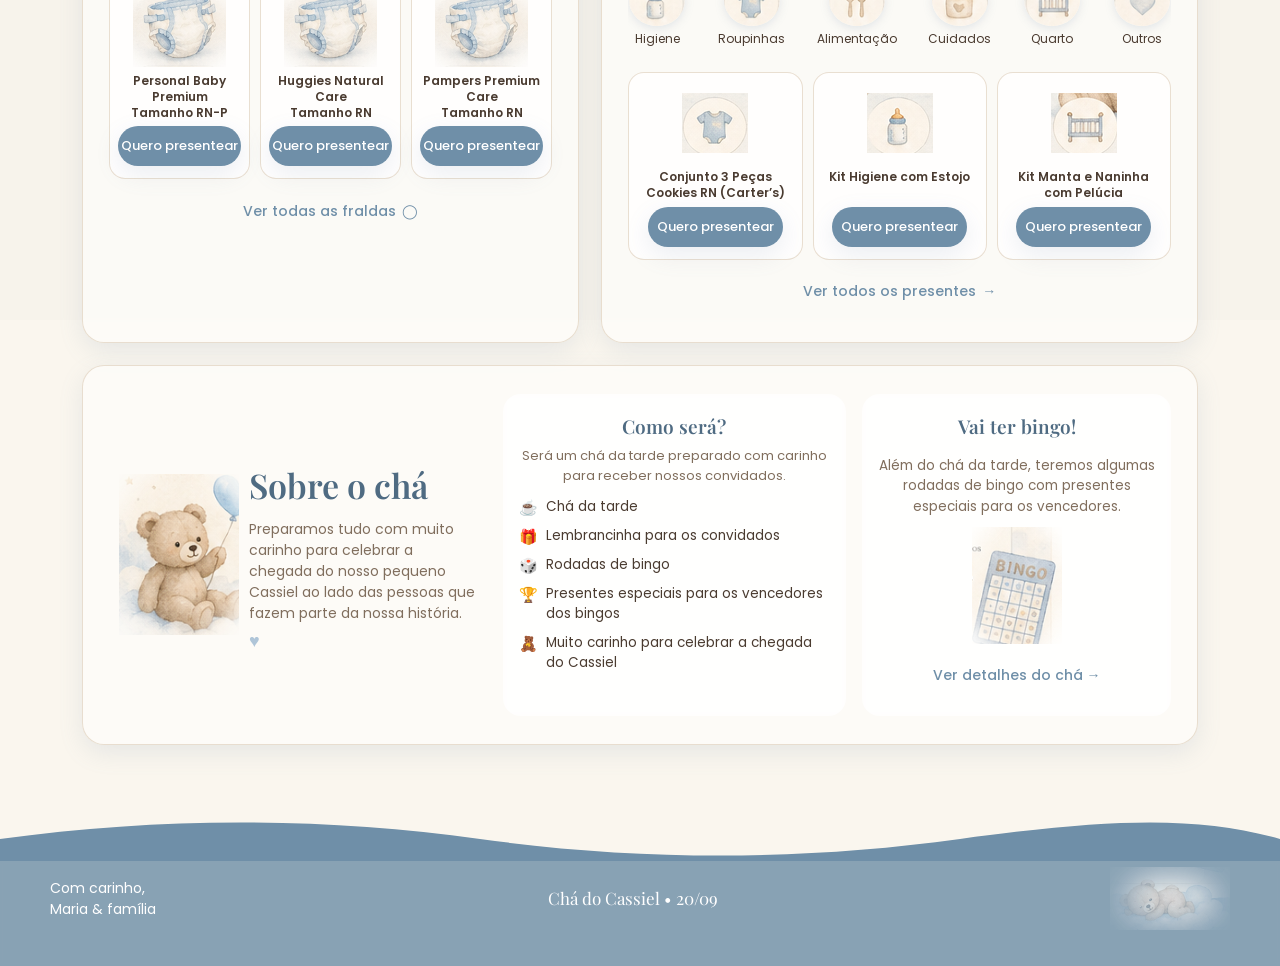
==== commit c1fda56c: "feat(lista): reserva centralizada na capa e link direto nos cards - botao dos cards abre a loja dire" ====
--- a/index.html
+++ b/index.html
@@ -61,6 +61,22 @@
       <p>Ou presencial na loja<br>Sonho de Criança</p>
       <a class="btn btn-secondary btn-sm" href="#" data-external="loja">Ver loja</a>
     </div>
+  </section>
+
+
+  <!-- LISTA DE PRESENTES (reserva) -->
+  <section class="panel reveal" id="lista" aria-labelledby="h-lista">
+    <div class="section-heading" style="margin-bottom:20px">
+      <h2 id="h-lista">Lista de Presentes</h2>
+      <p>Vai presentear o Cassiel? Reserve aqui o seu presente — assim ninguém compra repetido e a família sabe do seu carinho.</p>
+    </div>
+    <form class="lista-form" id="listaForm" novalidate>
+      <select id="listaItem" aria-label="Presente" required></select>
+      <input id="listaNome" type="text" placeholder="Seu nome" autocomplete="name" aria-label="Seu nome" required>
+      <button type="submit" class="btn btn-primary">Reservar</button>
+    </form>
+    <p class="form-error" id="listaErro" role="alert" hidden></p>
+    <ul class="lista-reservas" id="listaReservas"></ul>
   </section>
 
   <!-- FRALDAS + PRESENTES -->
--- a/assets/style.css
+++ b/assets/style.css
@@ -57,10 +57,10 @@
 .hero-inner{position:relative;max-width:1180px;margin:0 auto;padding:36px 16px 440px;display:grid;gap:24px;align-items:center}
 @media(min-width:900px){.hero-inner{grid-template-columns:1fr 1fr;padding:48px 32px 56px;gap:32px}}
 .hero-text{position:relative;text-align:center;padding:32px 16px 8px}
-.hero-band{position:relative;width:100%;max-width:1440px;margin:0 auto}
+.hero-band{position:relative;width:100vw;margin-left:calc(50% - 50vw);margin-right:calc(50% - 50vw)}
 .hero-band-m{display:block;width:100%;height:auto}
 @media(min-width:900px){
-  .hero-band{aspect-ratio:1024/552;background:url('img/hero-band.png') center center/contain no-repeat}
+  .hero-band{aspect-ratio:1024/600;background:url('img/hero-band.png') center center/contain no-repeat}
   .hero-band-m{display:none}
   .hero-text{position:absolute;left:6%;top:50%;transform:translateY(-50%);width:41%;text-align:left}
   .hero-moon{display:none}
@@ -235,3 +235,25 @@
 @media(prefers-reduced-motion:reduce){.reveal{opacity:1;transform:none;transition:none}}
 @media(max-width:559px){.brand>span:not(.script){display:none}.panel-head .panel-art:last-child:not(:first-child){display:none}}
 @media(max-width:480px){.mini-card .btn{font-size:11px;padding:8px 4px;letter-spacing:0}}
+
+/* paginação */
+.page-info{text-align:center;font-size:13px;color:var(--brown-soft);margin:0 0 14px}
+.pager{display:flex;justify-content:center;align-items:center;gap:6px;margin-top:28px;flex-wrap:wrap}
+.page-btn{min-width:44px;min-height:44px;border-radius:999px;border:1px solid var(--beige);background:rgba(255,255,255,.6);color:var(--brown-soft);font-size:14px;font-weight:500}
+.page-btn.active{background:var(--blue-deep);border-color:var(--blue-deep);color:#fff}
+.page-btn:disabled{opacity:.4;cursor:not-allowed}
+.page-btn.nav{font-size:18px}
+.mini-card.taken{opacity:.62}
+
+/* lista de presentes */
+#lista .section-heading h2{font-size:clamp(26px,3.5vw,34px)}
+.lista-form{display:flex;flex-direction:column;gap:10px;max-width:640px;margin:0 auto}
+@media(min-width:700px){.lista-form{flex-direction:row}.lista-form select{flex:2}.lista-form input{flex:1.4}}
+.lista-form select,.lista-form input{font:inherit;font-size:16px;padding:12px 14px;border:1px solid var(--beige);border-radius:14px;background:rgba(255,255,255,.8);color:var(--brown-ink);min-height:48px;min-width:0}
+.lista-form select:focus,.lista-form input:focus{outline:2px solid var(--blue-baby);border-color:var(--blue-gray)}
+#listaErro{text-align:center;margin-top:10px}
+.lista-reservas{list-style:none;margin:22px auto 0;padding:0;max-width:640px;display:flex;flex-direction:column;gap:8px}
+.lista-reservas li{background:rgba(255,255,255,.6);border:1px solid rgba(216,197,174,.5);border-radius:14px;padding:10px 16px;font-size:14px;color:var(--brown-soft)}
+.lista-reservas .quem{font-weight:600;color:var(--blue-ink)}
+.lista-reservas .oque{color:var(--brown-ink)}
+.lista-reservas .vazio{text-align:center;border-style:dashed;color:var(--brown-soft)}
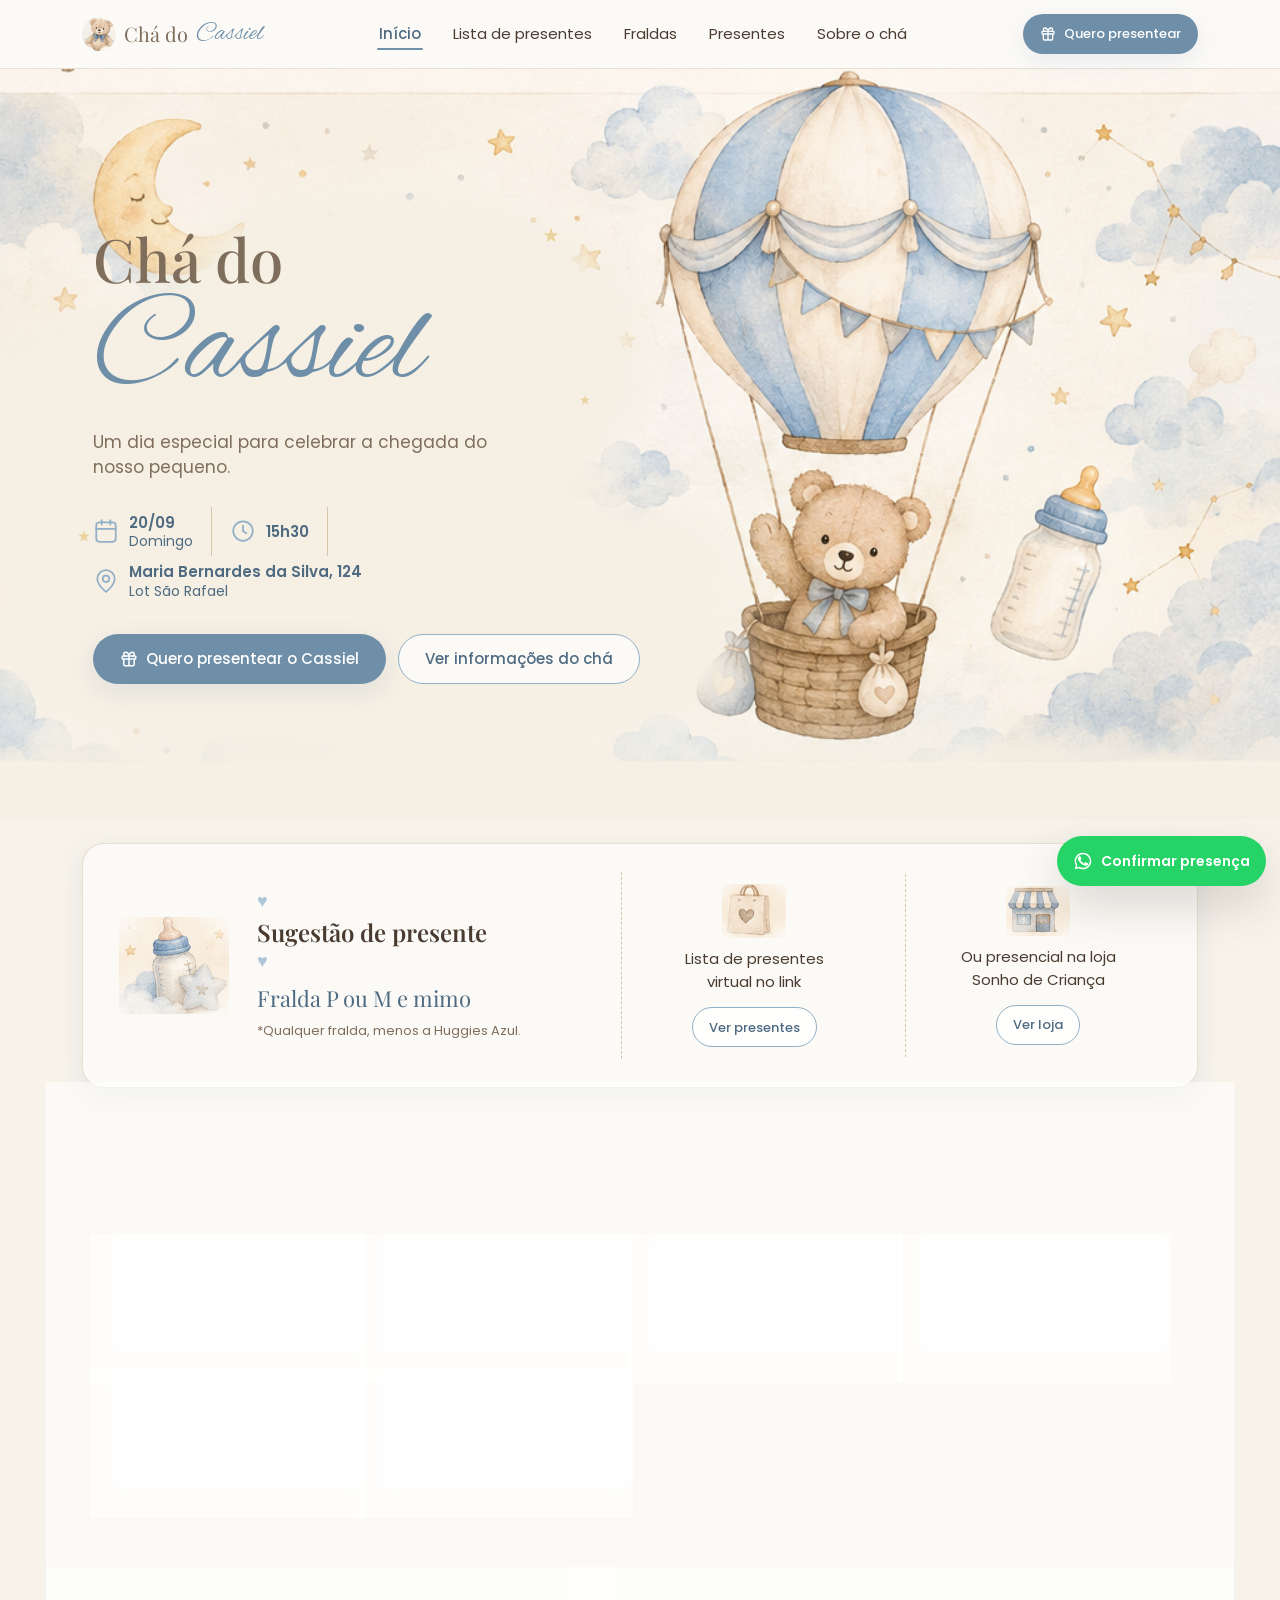
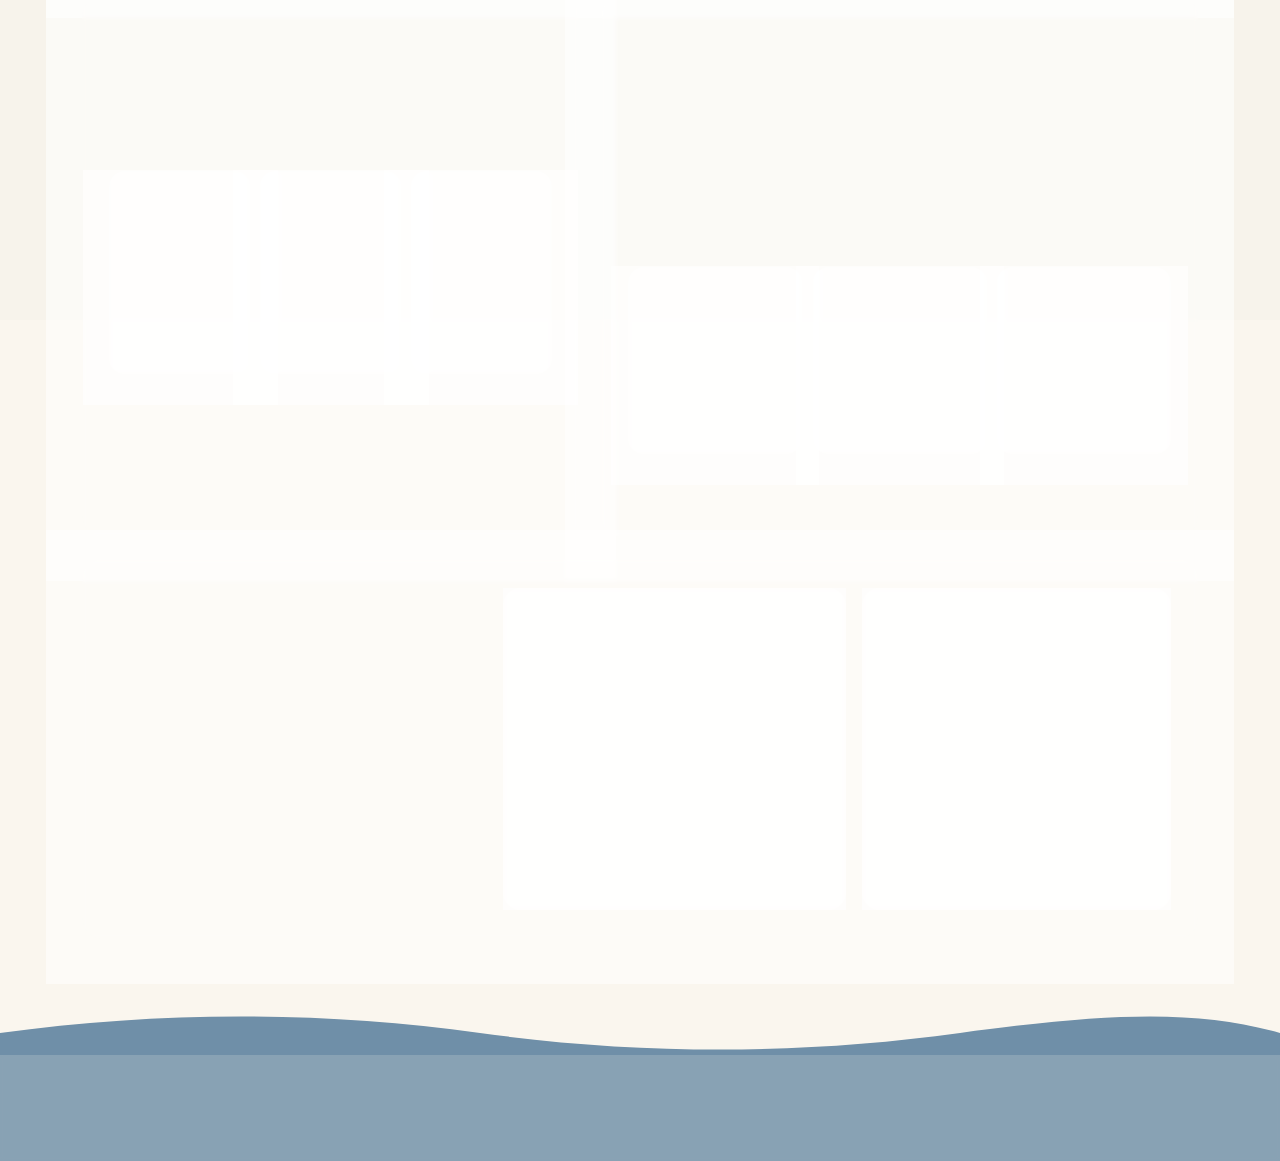
==== commit a9e48f84: "feat(lista): pagina propria em cartoes com animacao de riscar - lista.html no estilo do mockup B (ca" ====
--- a/index.html
+++ b/index.html
@@ -64,19 +64,14 @@
   </section>
 
 
-  <!-- LISTA DE PRESENTES (reserva) -->
+  <!-- LISTA DE PRESENTES (prévia) -->
   <section class="panel reveal" id="lista" aria-labelledby="h-lista">
     <div class="section-heading" style="margin-bottom:20px">
       <h2 id="h-lista">Lista de Presentes</h2>
-      <p>Vai presentear o Cassiel? Reserve aqui o seu presente — assim ninguém compra repetido e a família sabe do seu carinho.</p>
+      <p>Vai presentear o Cassiel? Risque o seu presente da lista — assim ninguém compra repetido.</p>
     </div>
-    <form class="lista-form" id="listaForm" novalidate>
-      <select id="listaItem" aria-label="Presente" required></select>
-      <input id="listaNome" type="text" placeholder="Seu nome" autocomplete="name" aria-label="Seu nome" required>
-      <button type="submit" class="btn btn-primary">Reservar</button>
-    </form>
-    <p class="form-error" id="listaErro" role="alert" hidden></p>
-    <ul class="lista-reservas" id="listaReservas"></ul>
+    <div class="lista-grid preview" id="listaPreview"></div>
+    <div class="panel-foot"><a class="link-arrow" href="lista.html">Ver a lista completa <span aria-hidden="true">◯</span></a></div>
   </section>
 
   <!-- FRALDAS + PRESENTES -->
--- a/assets/style.css
+++ b/assets/style.css
@@ -257,3 +257,22 @@
 .lista-reservas .quem{font-weight:600;color:var(--blue-ink)}
 .lista-reservas .oque{color:var(--brown-ink)}
 .lista-reservas .vazio{text-align:center;border-style:dashed;color:var(--brown-soft)}
+
+/* lista de presentes — cartoes */
+.lista-grid{display:grid;grid-template-columns:repeat(auto-fill,minmax(250px,1fr));gap:14px;max-width:1080px;margin:0 auto}
+.lista-grid.preview{grid-template-columns:repeat(auto-fill,minmax(230px,1fr))}
+.item-card{background:rgba(255,255,255,.6);backdrop-filter:blur(2px);border:1px solid rgba(216,197,174,.55);border-radius:18px;padding:16px;display:flex;flex-direction:column;gap:10px;position:relative}
+.item-card .top{display:flex;align-items:center;gap:10px}
+.item-card .top img{width:40px;height:38px;border-radius:50%;flex:none}
+.item-card .nome-item{font-size:14.5px;font-weight:500;color:var(--brown-ink);position:relative;line-height:1.35}
+.item-card .nome-item::after{content:'';position:absolute;left:0;top:50%;height:2.5px;width:0;background:var(--blue-deep);border-radius:2px;transform:rotate(-1.5deg);transition:width .7s ease}
+.item-card.riscado{background:rgba(241,231,211,.5)}
+.item-card.riscado .nome-item{color:var(--brown-soft)}
+.item-card.riscado .nome-item::after{width:100%}
+.item-actions{display:flex;align-items:center;gap:12px;flex-wrap:wrap}
+.item-card .btn{min-height:38px;padding:7px 14px;font-size:13px}
+.loja-link{font-size:12.5px;color:var(--blue-deep);text-decoration:none;padding:8px 0}
+.loja-link:hover{text-decoration:underline}
+.fita{font-family:'Alex Brush',cursive;color:var(--blue-deep);font-size:19px}
+.selo{position:absolute;top:-9px;right:12px;background:var(--blue-deep);color:#fff;font-size:11px;padding:3px 10px;border-radius:999px}
+@media(prefers-reduced-motion:reduce){.item-card .nome-item::after{transition:none}}
